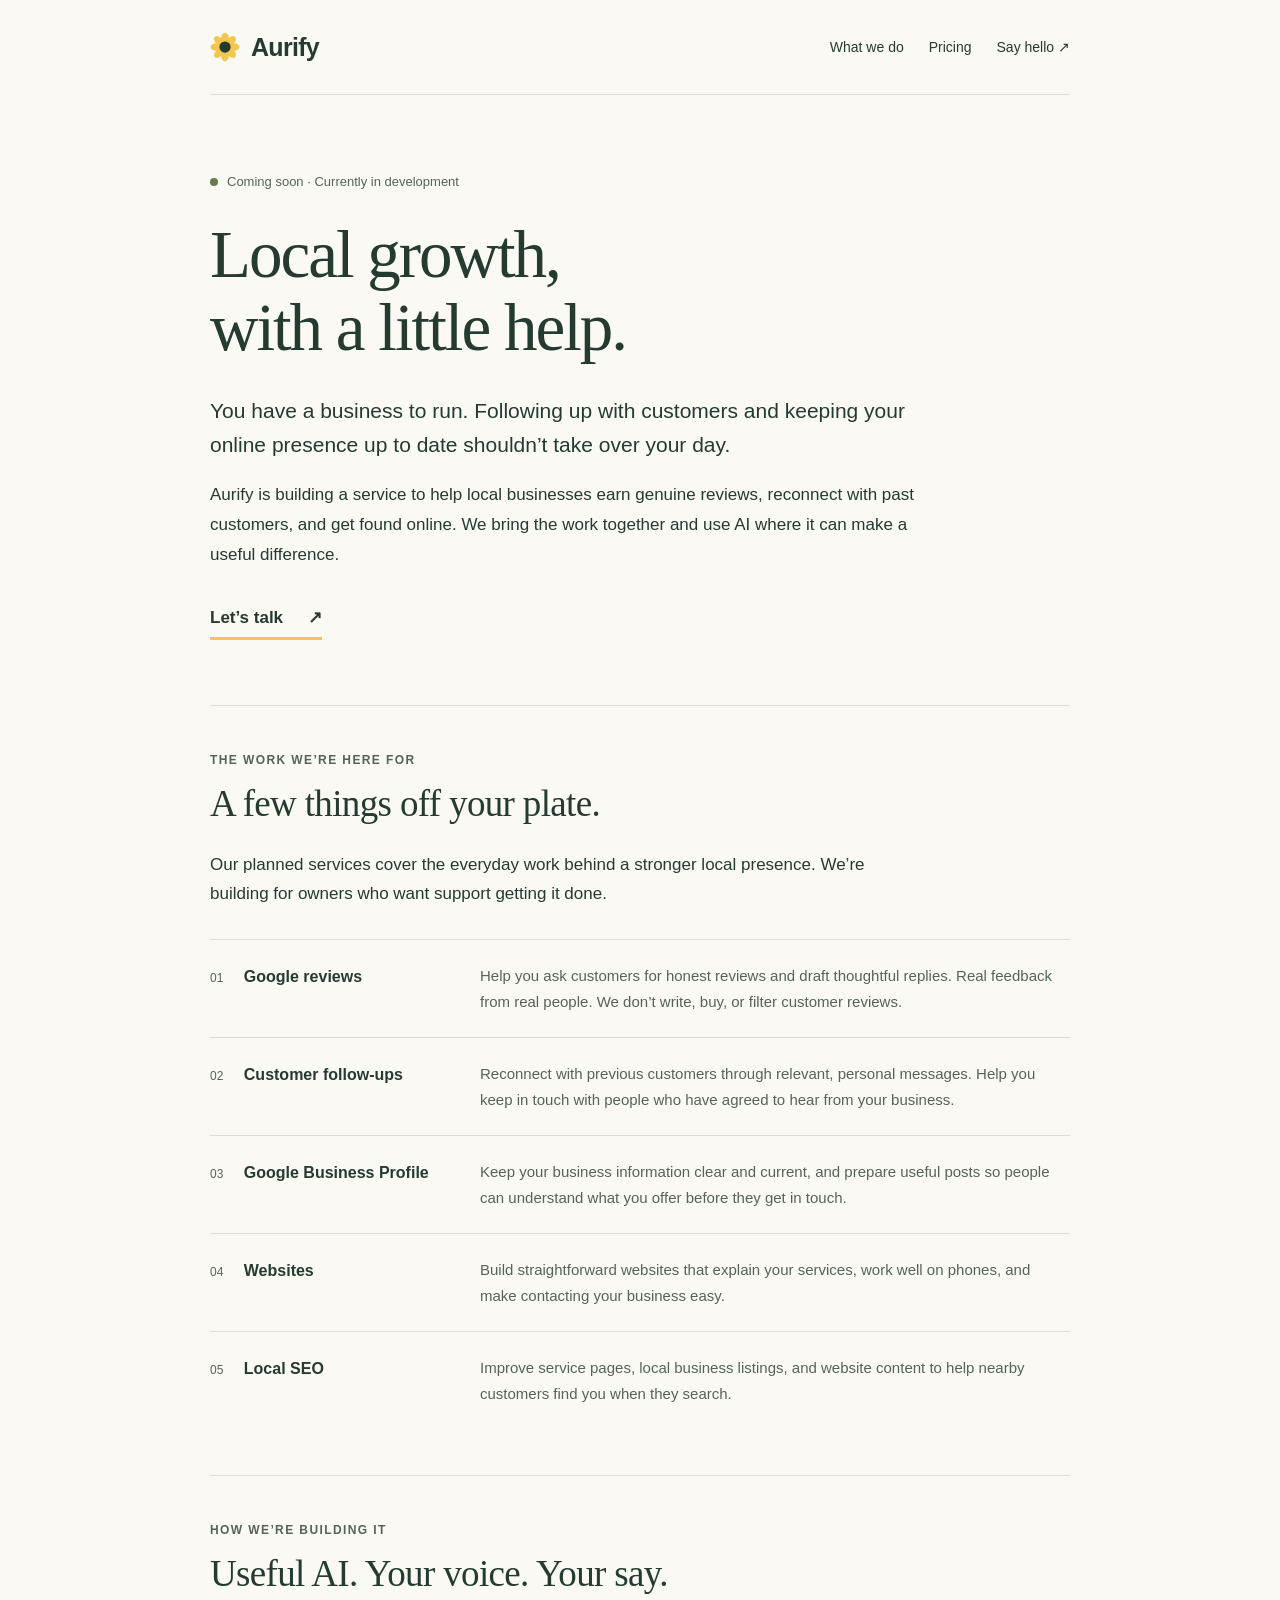
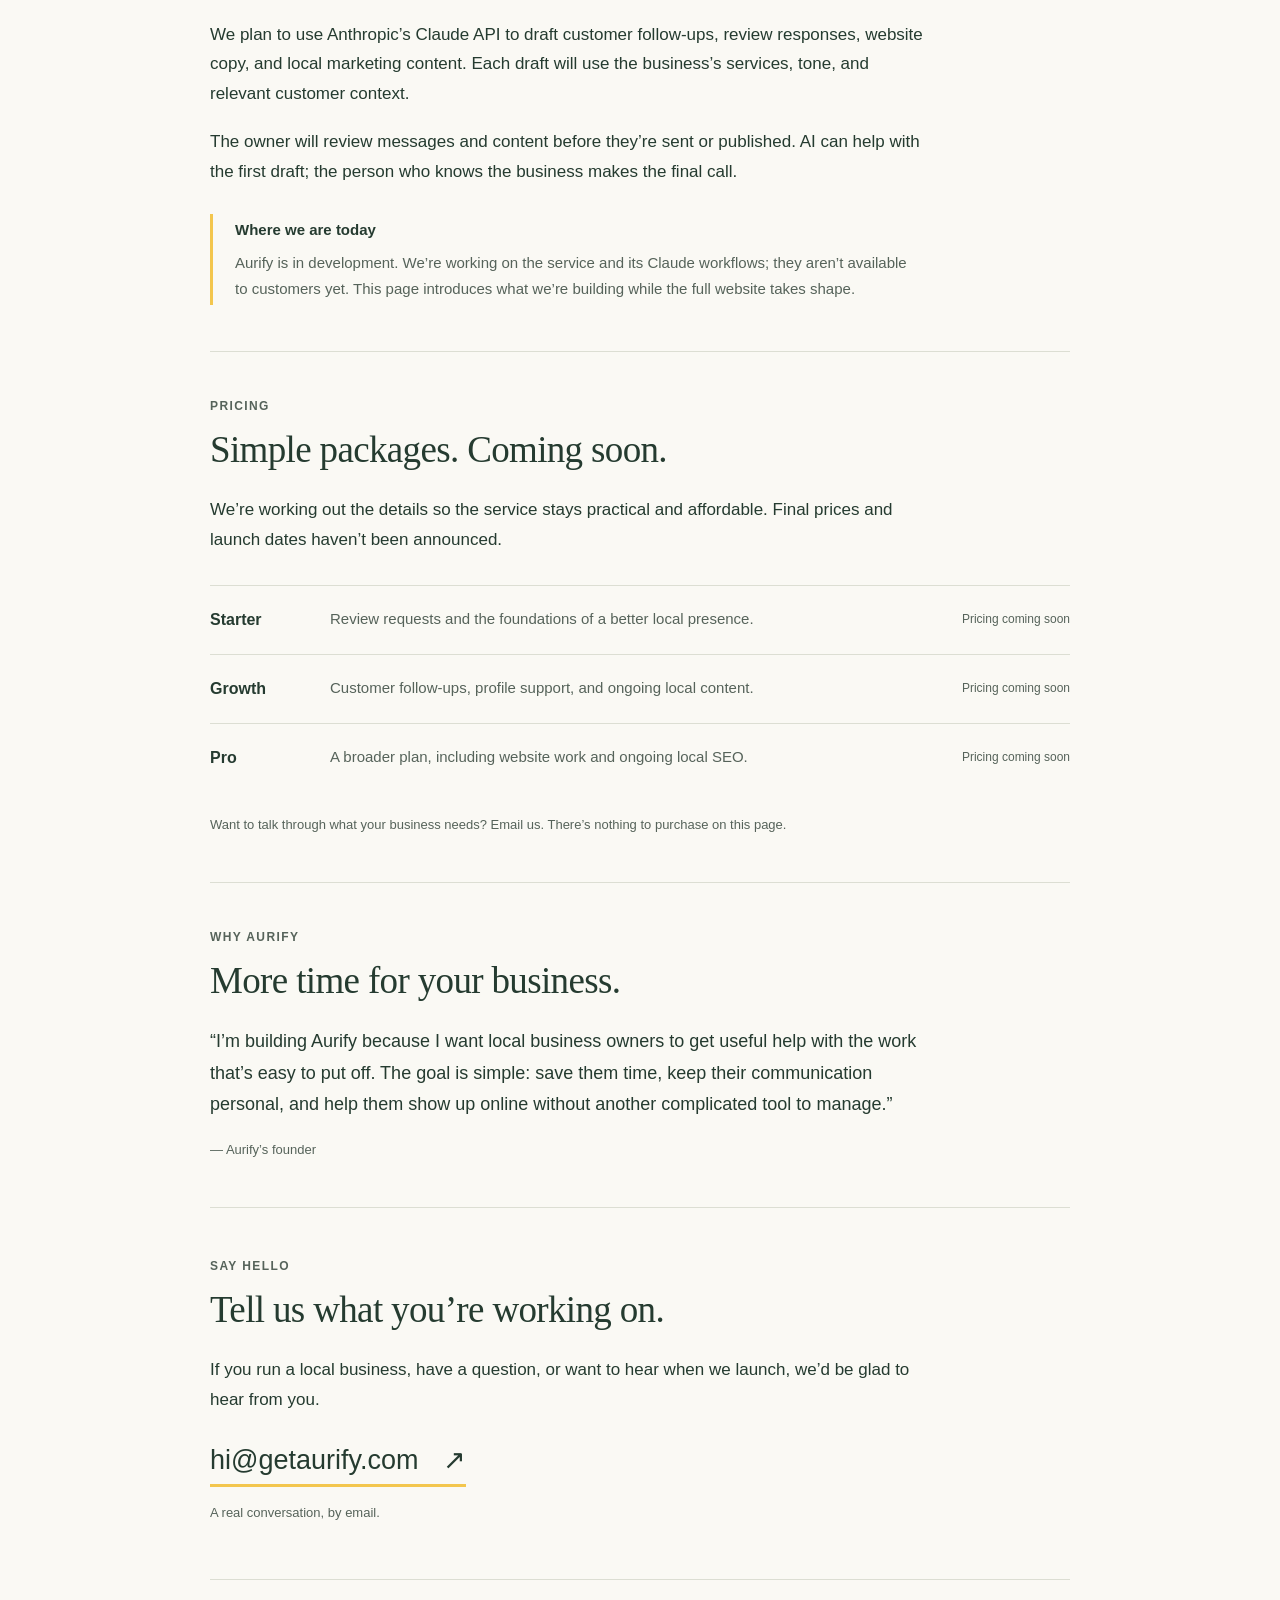
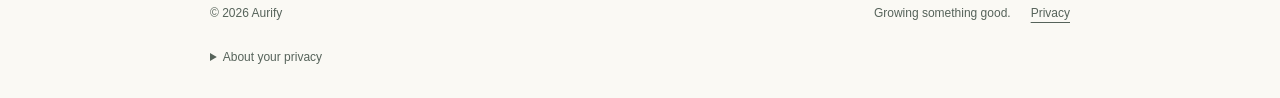
==== index.html @ 0df89927 "Create simple Aurify coming-soon website" ====
<!doctype html>
<html lang="en">
<head>
  <meta charset="utf-8">
  <meta name="viewport" content="width=device-width, initial-scale=1">
  <meta name="theme-color" content="#faf9f4">
  <title>Aurify — Local growth, with a little help.</title>
  <meta name="description" content="Aurify is building a practical service for local businesses: genuine Google reviews, customer follow-ups, Google Business Profile support, websites, and local SEO. Coming soon.">
  <link rel="canonical" href="https://getaurify.com/">
  <meta property="og:type" content="website">
  <meta property="og:title" content="Aurify — Local growth, with a little help.">
  <meta property="og:description" content="Helping local businesses with reviews, customer follow-ups, and getting found online. Our full service is coming soon.">
  <meta property="og:url" content="https://getaurify.com/">
  <meta property="og:site_name" content="Aurify">
  <meta name="twitter:card" content="summary">
  <link rel="icon" href="./sunflower.svg" type="image/svg+xml">
  <link rel="stylesheet" href="./style.css">
  <script type="application/ld+json">
  {"@context":"https://schema.org","@type":"Organization","name":"Aurify","url":"https://getaurify.com/","email":"hi@getaurify.com","description":"Aurify is developing a service to help local businesses with genuine reviews, customer reactivation, Google Business Profile support, websites, and local SEO."}
  </script>
</head>
<body>
  <a class="skip-link" href="#main">Skip to content</a>
  <div class="page">
    <header>
      <a class="brand" href="#" aria-label="Aurify home"><img src="./sunflower.svg" width="30" height="30" alt="">Aurify</a>
      <nav aria-label="Main navigation">
        <a href="#services">What we do</a>
        <a href="#pricing">Pricing</a>
        <a href="#contact">Say hello <span aria-hidden="true">↗</span></a>
      </nav>
    </header>
    <main id="main">
      <section class="intro" aria-labelledby="intro-title">
        <p class="status"><span aria-hidden="true"></span> Coming soon · Currently in development</p>
        <h1 id="intro-title">Local growth,<br>with a little help.</h1>
        <p class="lead">You have a business to run. Following up with customers and keeping your online presence up to date shouldn’t take over your day.</p>
        <p>Aurify is building a service to help local businesses earn genuine reviews, reconnect with past customers, and get found online. We bring the work together and use AI where it can make a useful difference.</p>
        <a class="contact-link" href="mailto:hi@getaurify.com?subject=Hello%20Aurify">Let’s talk <span aria-hidden="true">↗</span></a>
      </section>

      <section class="section" id="services" aria-labelledby="services-title">
        <div class="section-heading"><p class="eyebrow">The work we’re here for</p><h2 id="services-title">A few things off your plate.</h2></div>
        <p>Our planned services cover the everyday work behind a stronger local presence. We’re building for owners who want support getting it done.</p>
        <dl class="services">
          <div><dt><span class="number" aria-hidden="true">01</span> Google reviews</dt><dd>Help you ask customers for honest reviews and draft thoughtful replies. Real feedback from real people. We don’t write, buy, or filter customer reviews.</dd></div>
          <div><dt><span class="number" aria-hidden="true">02</span> Customer follow-ups</dt><dd>Reconnect with previous customers through relevant, personal messages. Help you keep in touch with people who have agreed to hear from your business.</dd></div>
          <div><dt><span class="number" aria-hidden="true">03</span> Google Business Profile</dt><dd>Keep your business information clear and current, and prepare useful posts so people can understand what you offer before they get in touch.</dd></div>
          <div><dt><span class="number" aria-hidden="true">04</span> Websites</dt><dd>Build straightforward websites that explain your services, work well on phones, and make contacting your business easy.</dd></div>
          <div><dt><span class="number" aria-hidden="true">05</span> Local SEO</dt><dd>Improve service pages, local business listings, and website content to help nearby customers find you when they search.</dd></div>
        </dl>
      </section>

      <section class="section" id="approach" aria-labelledby="approach-title">
        <div class="section-heading"><p class="eyebrow">How we’re building it</p><h2 id="approach-title">Useful AI. Your voice. Your say.</h2></div>
        <p>We plan to use Anthropic’s Claude API to draft customer follow-ups, review responses, website copy, and local marketing content. Each draft will use the business’s services, tone, and relevant customer context.</p>
        <p>The owner will review messages and content before they’re sent or published. AI can help with the first draft; the person who knows the business makes the final call.</p>
        <aside class="development-note"><strong>Where we are today</strong><p>Aurify is in development. We’re working on the service and its Claude workflows; they aren’t available to customers yet. This page introduces what we’re building while the full website takes shape.</p></aside>
      </section>

      <section class="section" id="pricing" aria-labelledby="pricing-title">
        <div class="section-heading"><p class="eyebrow">Pricing</p><h2 id="pricing-title">Simple packages. Coming soon.</h2></div>
        <p>We’re working out the details so the service stays practical and affordable. Final prices and launch dates haven’t been announced.</p>
        <dl class="plans">
          <div><dt>Starter</dt><dd>Review requests and the foundations of a better local presence.</dd><dd class="plan-status">Pricing coming soon</dd></div>
          <div><dt>Growth</dt><dd>Customer follow-ups, profile support, and ongoing local content.</dd><dd class="plan-status">Pricing coming soon</dd></div>
          <div><dt>Pro</dt><dd>A broader plan, including website work and ongoing local SEO.</dd><dd class="plan-status">Pricing coming soon</dd></div>
        </dl>
        <p class="small">Want to talk through what your business needs? Email us. There’s nothing to purchase on this page.</p>
      </section>

      <section class="section about" aria-labelledby="about-title">
        <div class="section-heading"><p class="eyebrow">Why Aurify</p><h2 id="about-title">More time for your business.</h2></div>
        <p>“I’m building Aurify because I want local business owners to get useful help with the work that’s easy to put off. The goal is simple: save them time, keep their communication personal, and help them show up online without another complicated tool to manage.”</p>
        <p class="small founder">— Aurify’s founder</p>
      </section>

      <section class="section contact" id="contact" aria-labelledby="contact-title">
        <p class="eyebrow">Say hello</p><h2 id="contact-title">Tell us what you’re working on.</h2>
        <p>If you run a local business, have a question, or want to hear when we launch, we’d be glad to hear from you.</p>
        <a class="email" href="mailto:hi@getaurify.com">hi@getaurify.com <span aria-hidden="true">↗</span></a>
        <p class="small">A real conversation, by email.</p>
      </section>
    </main>
    <footer><p>© 2026 Aurify</p><p>Growing something good.</p><a href="#privacy">Privacy</a></footer>
    <details id="privacy" class="privacy"><summary>About your privacy</summary><p>This page has no contact form, analytics, or tracking cookies. If you email Aurify, we’ll use the details you share to respond to your inquiry. Only share information you’re comfortable sending by email. GitHub Pages hosts this website and may process request information under <a href="https://docs.github.com/en/site-policy/privacy-policies/github-general-privacy-statement">GitHub’s privacy statement</a>.</p></details>
  </div>
</body>
</html>
---- style.css ----
:root { color-scheme: light; --paper: #faf9f4; --ink: #253b30; --muted: #56635a; --line: #dcded3; --yellow: #f3c64d; }
* { box-sizing: border-box; }
html { scroll-padding-top: 28px; }
body { margin: 0; background: var(--paper); color: var(--ink); font-family: -apple-system, BlinkMacSystemFont, "Segoe UI", Arial, sans-serif; font-size: 17px; line-height: 1.75; -webkit-font-smoothing: antialiased; }
.page { width: min(860px, calc(100% - 64px)); margin: 0 auto; }
a { color: inherit; text-underline-offset: 5px; text-decoration-thickness: 1px; }
a:hover { text-decoration: underline; }
a:focus-visible, summary:focus-visible { outline: 2px solid var(--ink); outline-offset: 5px; border-radius: 2px; }
header { display: flex; align-items: center; justify-content: space-between; gap: 24px; padding: 32px 0; border-bottom: 1px solid var(--line); }
.brand { display: inline-flex; align-items: center; gap: 11px; font-weight: 650; font-size: 25px; line-height: 1; letter-spacing: -.7px; text-decoration: none; }
.brand img { display: block; }
nav { display: flex; flex-wrap: wrap; gap: 25px; font-size: 14px; }
nav a { text-decoration: none; }
p { margin: 0 0 18px; }
.intro { padding: 76px 0 65px; max-width: 710px; }
.status { display: flex; align-items: center; gap: 9px; color: var(--muted); font-size: 13px; margin-bottom: 24px; }
.status span { display: inline-block; width: 8px; height: 8px; border-radius: 50%; background: #647b4c; flex: 0 0 auto; }
h1, h2 { font-family: Georgia, "Times New Roman", serif; font-weight: 400; text-wrap: balance; }
h1 { font-size: clamp(43px, 6.8vw, 67px); line-height: 1.1; letter-spacing: -2px; margin: 0 0 29px; }
.lead { font-size: 21px; line-height: 1.6; margin-bottom: 19px; }
.contact-link { display: inline-flex; align-items: center; gap: 25px; margin-top: 8px; padding: 7px 0 5px; font-weight: 600; text-decoration: none; border-bottom: 3px solid var(--yellow); }
.section { padding: 44px 0 46px; border-top: 1px solid var(--line); }
.section > p { max-width: 715px; }
.eyebrow { font-size: 12px; font-weight: 600; letter-spacing: 1.4px; text-transform: uppercase; color: var(--muted); margin-bottom: 11px; }
h2 { margin: 0 0 23px; font-size: clamp(29px, 4.2vw, 37px); line-height: 1.2; letter-spacing: -.65px; }
dl { margin: 30px 0 0; }
.services > div { display: grid; grid-template-columns: 245px minmax(0, 1fr); gap: 25px; padding: 23px 0; border-top: 1px solid var(--line); }
dt { font-weight: 600; font-size: 16px; }
.number { font-weight: 400; color: var(--muted); font-size: 12px; margin-right: 16px; }
dd { margin: 0; color: var(--muted); font-size: 15px; line-height: 1.7; }
.development-note { border-left: 3px solid var(--yellow); padding: 3px 0 3px 22px; margin: 28px 0 0; max-width: 705px; font-size: 15px; }
.development-note strong { font-weight: 600; }
.development-note p { margin: 6px 0 0; color: var(--muted); }
.plans > div { display: grid; grid-template-columns: 100px minmax(0, 1fr) 150px; gap: 20px; padding: 20px 0; border-top: 1px solid var(--line); }
.plan-status { font-size: 12px; padding-top: 3px; text-align: right; }
.small { color: var(--muted); font-size: 13px; line-height: 1.7; }
#pricing > .small { margin: 22px 0 0; }
.about > p:not(.eyebrow):not(.founder) { font-size: 18px; }
.founder { margin-bottom: 0; }
.contact { padding: 48px 0 55px; }
.email { display: inline-flex; gap: 24px; align-items: center; font-size: clamp(21px, 4vw, 27px); text-decoration: none; border-bottom: 3px solid var(--yellow); overflow-wrap: anywhere; margin: 4px 0 15px; }
.contact .small { margin-bottom: 0; }
footer { display: flex; align-items: center; gap: 20px; padding: 23px 0; border-top: 1px solid var(--line); color: var(--muted); font-size: 12px; }
footer p { margin: 0; }
footer p:first-child { margin-right: auto; }
.privacy { color: var(--muted); font-size: 12px; margin-bottom: 30px; max-width: 710px; }
.privacy summary { cursor: pointer; }
.privacy p { margin-top: 12px; }
.skip-link { position: absolute; left: 16px; top: -100px; background: var(--ink); color: var(--paper); padding: 8px 14px; z-index: 2; }
.skip-link:focus { top: 12px; }
::selection { background: #f3c64d70; }
@media (max-width: 650px) {
  .page { width: calc(100% - 40px); }
  header { padding: 25px 0; gap: 16px; }
  .brand { font-size: 23px; gap: 8px; }
  .brand img { width: 26px; height: 26px; }
  nav { gap: 15px; font-size: 12px; }
  .intro { padding: 52px 0 48px; }
  .lead { font-size: 19px; }
  h1 { letter-spacing: -1.5px; }
  body { font-size: 16px; }
  .section { padding: 35px 0; }
  .services > div { grid-template-columns: 1fr; gap: 8px; padding: 20px 0; }
  .services dd { padding-left: 32px; }
  .plans > div { grid-template-columns: 1fr; gap: 6px; padding: 20px 0; }
  .plan-status { text-align: left; }
  .contact { padding-bottom: 42px; }
  footer { gap: 16px; flex-wrap: wrap; }
}
@media (max-width: 370px) { header { align-items: flex-start; flex-direction: column; } nav { gap: 22px; } .status { font-size: 12px; } }
@media print { body { background: white; font-size: 11pt; } .page { width: 100%; } header, .intro, .section { padding: 15px 0; } nav, .skip-link, .privacy { display: none; } h1 { font-size: 30pt; } h2 { font-size: 20pt; } .services > div { break-inside: avoid; } }
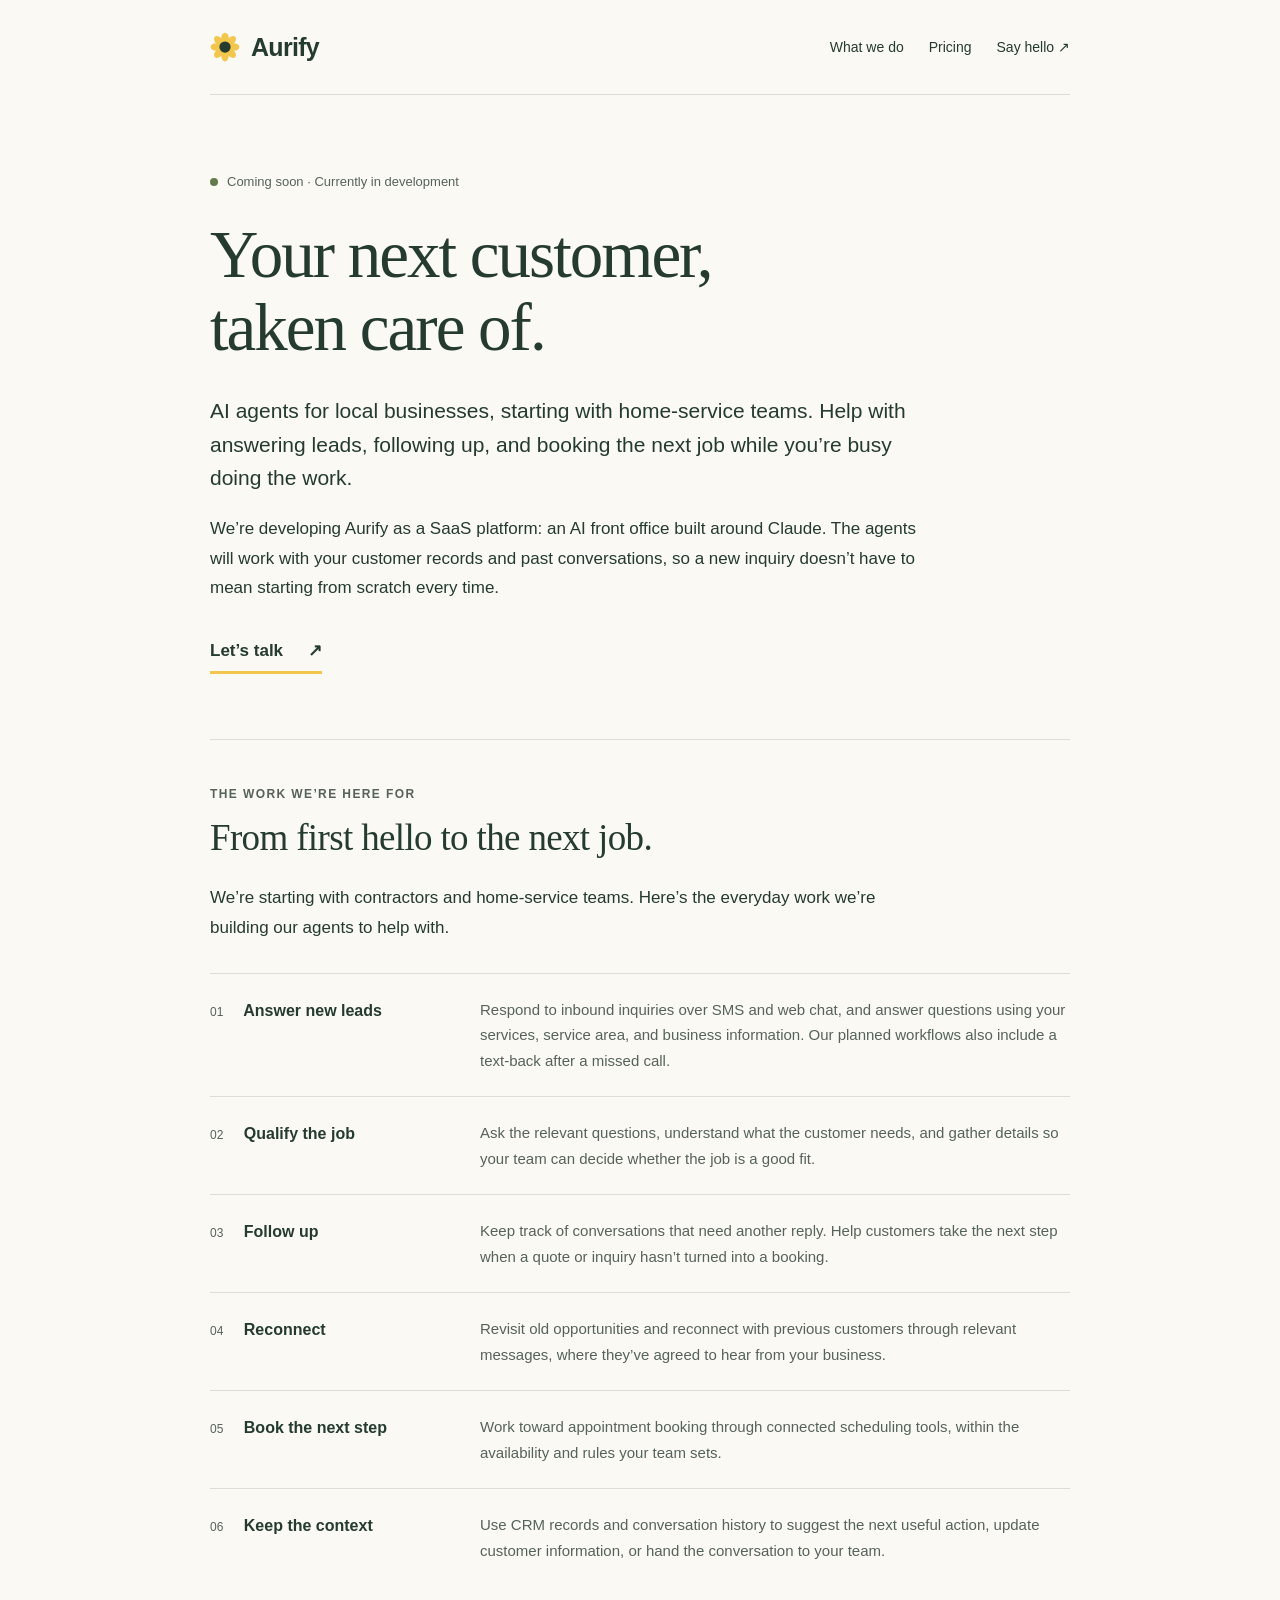
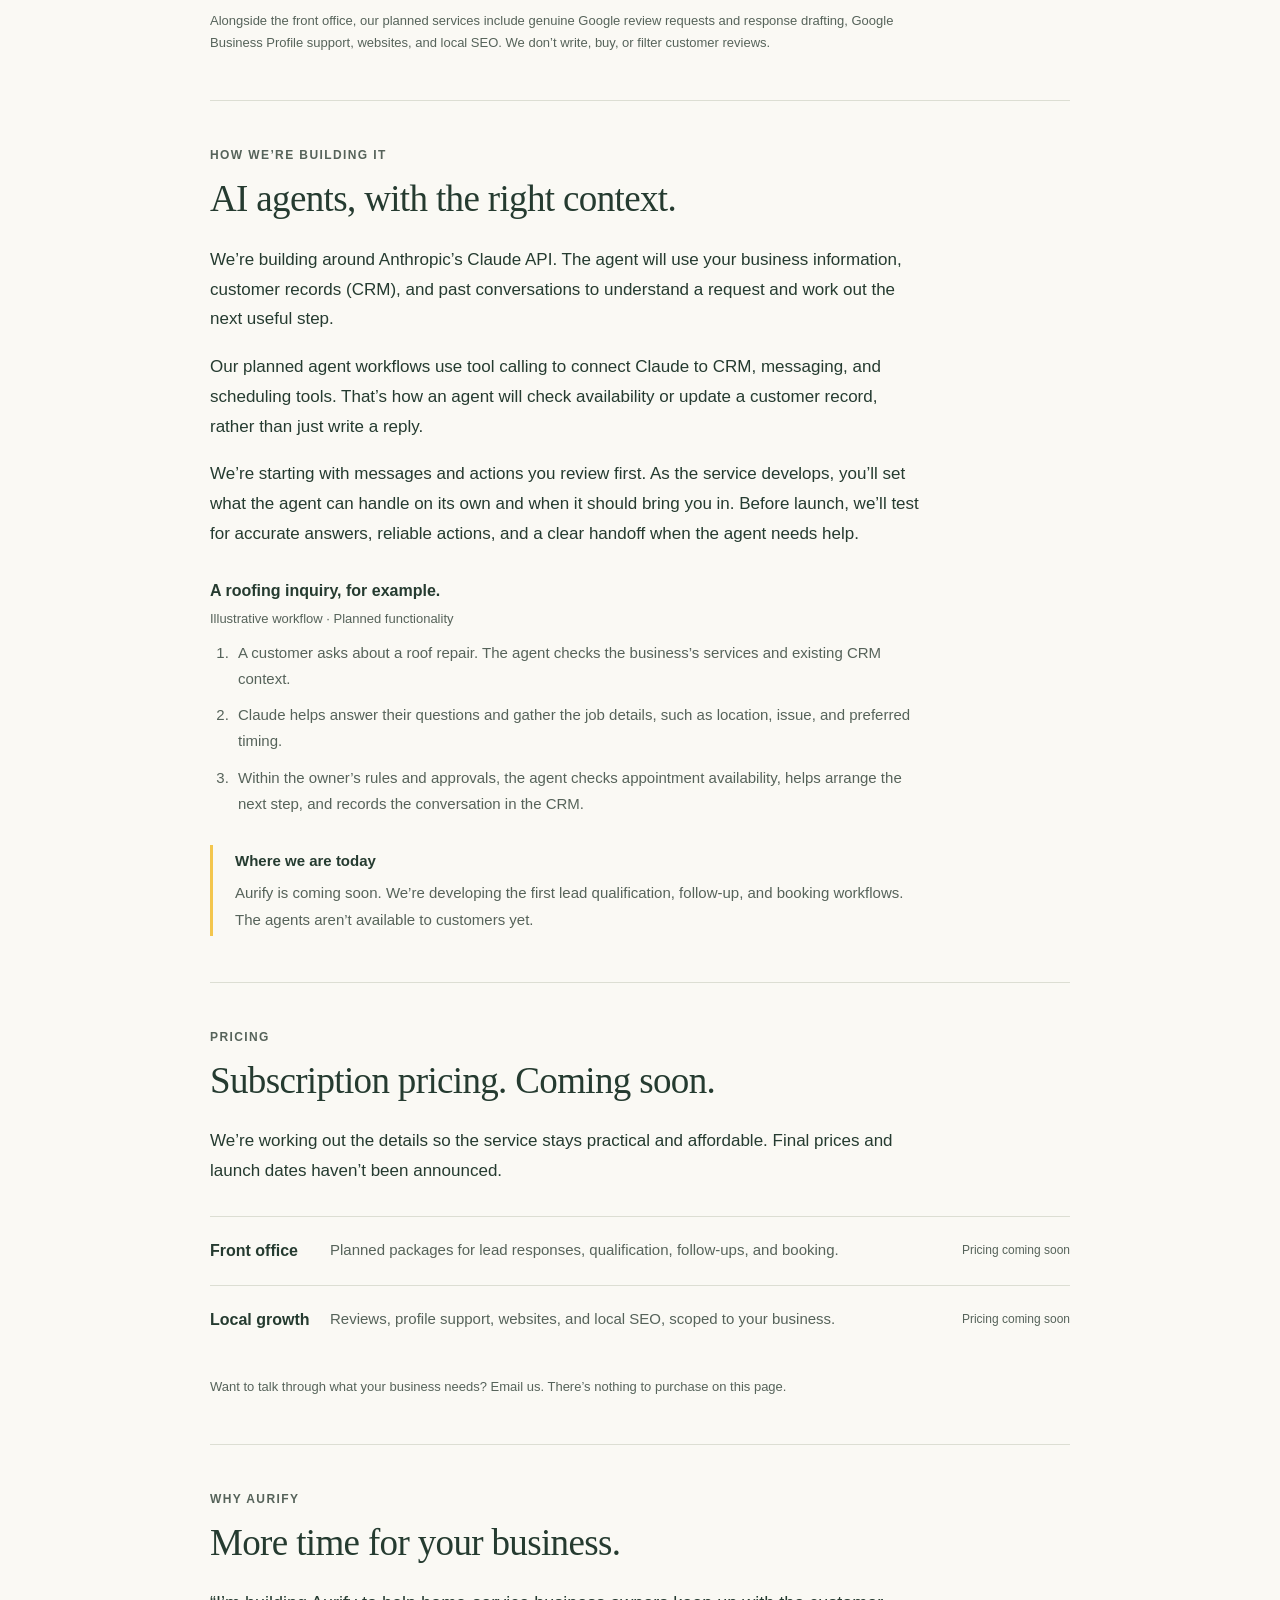
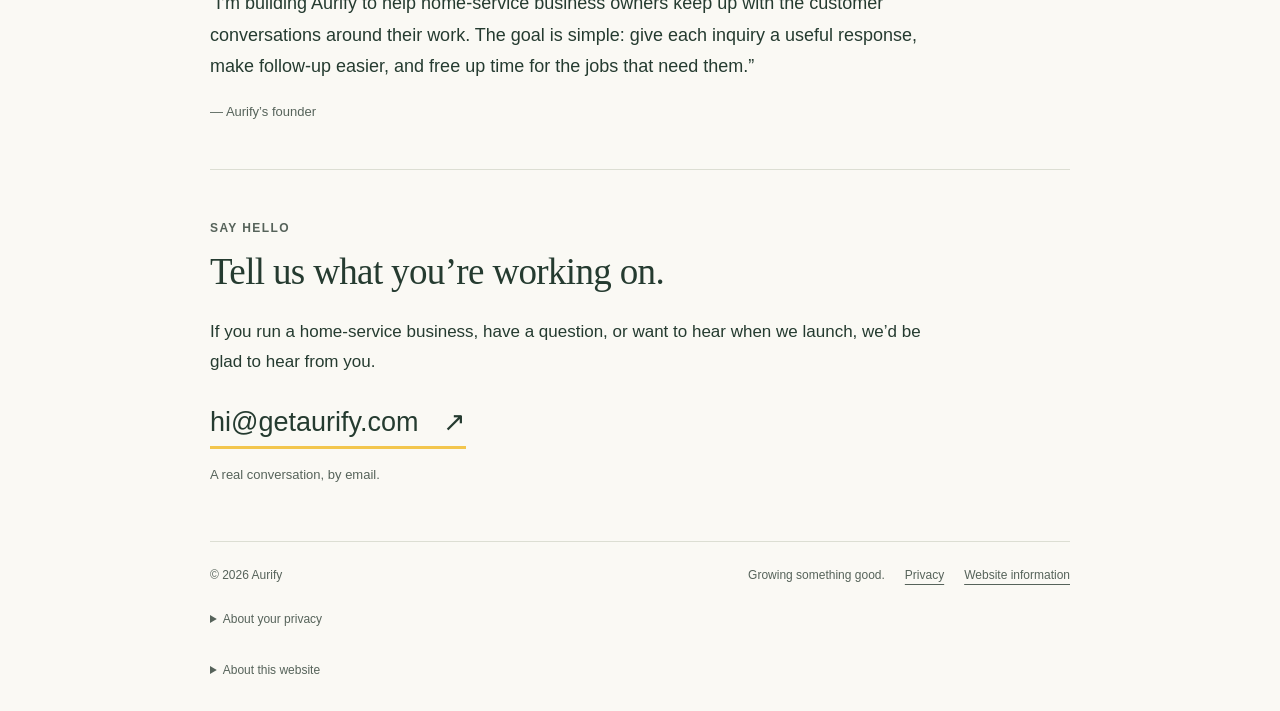
==== commit 1b4a5430: "Position Aurify as a coming-soon SaaS platform for AI agents" ====
--- a/index.html
+++ b/index.html
@@ -4,19 +4,19 @@
   <meta charset="utf-8">
   <meta name="viewport" content="width=device-width, initial-scale=1">
   <meta name="theme-color" content="#faf9f4">
-  <title>Aurify — Local growth, with a little help.</title>
-  <meta name="description" content="Aurify is building a practical service for local businesses: genuine Google reviews, customer follow-ups, Google Business Profile support, websites, and local SEO. Coming soon.">
+  <title>Aurify — AI agents for local businesses.</title>
+  <meta name="description" content="Aurify is developing a SaaS platform with AI agents for local businesses. Claude-based lead qualification, follow-ups, CRM workflows, and booking for home-service teams. Coming soon.">
   <link rel="canonical" href="https://getaurify.com/">
   <meta property="og:type" content="website">
-  <meta property="og:title" content="Aurify — Local growth, with a little help.">
-  <meta property="og:description" content="Helping local businesses with reviews, customer follow-ups, and getting found online. Our full service is coming soon.">
+  <meta property="og:title" content="Aurify — AI agents for local businesses.">
+  <meta property="og:description" content="Lead responses, follow-ups, and booking, built around your business. Claude-powered agents are in development. Coming soon.">
   <meta property="og:url" content="https://getaurify.com/">
   <meta property="og:site_name" content="Aurify">
   <meta name="twitter:card" content="summary">
   <link rel="icon" href="./sunflower.svg" type="image/svg+xml">
   <link rel="stylesheet" href="./style.css">
   <script type="application/ld+json">
-  {"@context":"https://schema.org","@type":"Organization","name":"Aurify","url":"https://getaurify.com/","email":"hi@getaurify.com","description":"Aurify is developing a service to help local businesses with genuine reviews, customer reactivation, Google Business Profile support, websites, and local SEO."}
+  {"@context":"https://schema.org","@type":"Organization","name":"Aurify","url":"https://getaurify.com/","email":"hi@getaurify.com","description":"Aurify is developing a SaaS platform with AI agents for local businesses, starting with home-service teams, using Claude and CRM context to support lead qualification, follow-ups, customer reactivation, and appointment booking."}
   </script>
 </head>
 <body>
@@ -33,57 +33,61 @@
     <main id="main">
       <section class="intro" aria-labelledby="intro-title">
         <p class="status"><span aria-hidden="true"></span> Coming soon · Currently in development</p>
-        <h1 id="intro-title">Local growth,<br>with a little help.</h1>
-        <p class="lead">You have a business to run. Following up with customers and keeping your online presence up to date shouldn’t take over your day.</p>
-        <p>Aurify is building a service to help local businesses earn genuine reviews, reconnect with past customers, and get found online. We bring the work together and use AI where it can make a useful difference.</p>
+        <h1 id="intro-title">Your next customer,<br>taken care of.</h1>
+        <p class="lead">AI agents for local businesses, starting with home-service teams. Help with answering leads, following up, and booking the next job while you’re busy doing the work.</p>
+        <p>We’re developing Aurify as a SaaS platform: an AI front office built around Claude. The agents will work with your customer records and past conversations, so a new inquiry doesn’t have to mean starting from scratch every time.</p>
         <a class="contact-link" href="mailto:hi@getaurify.com?subject=Hello%20Aurify">Let’s talk <span aria-hidden="true">↗</span></a>
       </section>
 
       <section class="section" id="services" aria-labelledby="services-title">
-        <div class="section-heading"><p class="eyebrow">The work we’re here for</p><h2 id="services-title">A few things off your plate.</h2></div>
-        <p>Our planned services cover the everyday work behind a stronger local presence. We’re building for owners who want support getting it done.</p>
+        <div class="section-heading"><p class="eyebrow">The work we’re here for</p><h2 id="services-title">From first hello to the next job.</h2></div>
+        <p>We’re starting with contractors and home-service teams. Here’s the everyday work we’re building our agents to help with.</p>
         <dl class="services">
-          <div><dt><span class="number" aria-hidden="true">01</span> Google reviews</dt><dd>Help you ask customers for honest reviews and draft thoughtful replies. Real feedback from real people. We don’t write, buy, or filter customer reviews.</dd></div>
-          <div><dt><span class="number" aria-hidden="true">02</span> Customer follow-ups</dt><dd>Reconnect with previous customers through relevant, personal messages. Help you keep in touch with people who have agreed to hear from your business.</dd></div>
-          <div><dt><span class="number" aria-hidden="true">03</span> Google Business Profile</dt><dd>Keep your business information clear and current, and prepare useful posts so people can understand what you offer before they get in touch.</dd></div>
-          <div><dt><span class="number" aria-hidden="true">04</span> Websites</dt><dd>Build straightforward websites that explain your services, work well on phones, and make contacting your business easy.</dd></div>
-          <div><dt><span class="number" aria-hidden="true">05</span> Local SEO</dt><dd>Improve service pages, local business listings, and website content to help nearby customers find you when they search.</dd></div>
+          <div><dt><span class="number" aria-hidden="true">01</span> Answer new leads</dt><dd>Respond to inbound inquiries over SMS and web chat, and answer questions using your services, service area, and business information. Our planned workflows also include a text-back after a missed call.</dd></div>
+          <div><dt><span class="number" aria-hidden="true">02</span> Qualify the job</dt><dd>Ask the relevant questions, understand what the customer needs, and gather details so your team can decide whether the job is a good fit.</dd></div>
+          <div><dt><span class="number" aria-hidden="true">03</span> Follow up</dt><dd>Keep track of conversations that need another reply. Help customers take the next step when a quote or inquiry hasn’t turned into a booking.</dd></div>
+          <div><dt><span class="number" aria-hidden="true">04</span> Reconnect</dt><dd>Revisit old opportunities and reconnect with previous customers through relevant messages, where they’ve agreed to hear from your business.</dd></div>
+          <div><dt><span class="number" aria-hidden="true">05</span> Book the next step</dt><dd>Work toward appointment booking through connected scheduling tools, within the availability and rules your team sets.</dd></div>
+          <div><dt><span class="number" aria-hidden="true">06</span> Keep the context</dt><dd>Use CRM records and conversation history to suggest the next useful action, update customer information, or hand the conversation to your team.</dd></div>
         </dl>
+        <p class="small supporting-services">Alongside the front office, our planned services include genuine Google review requests and response drafting, Google Business Profile support, websites, and local SEO. We don’t write, buy, or filter customer reviews.</p>
       </section>
 
       <section class="section" id="approach" aria-labelledby="approach-title">
-        <div class="section-heading"><p class="eyebrow">How we’re building it</p><h2 id="approach-title">Useful AI. Your voice. Your say.</h2></div>
-        <p>We plan to use Anthropic’s Claude API to draft customer follow-ups, review responses, website copy, and local marketing content. Each draft will use the business’s services, tone, and relevant customer context.</p>
-        <p>The owner will review messages and content before they’re sent or published. AI can help with the first draft; the person who knows the business makes the final call.</p>
-        <aside class="development-note"><strong>Where we are today</strong><p>Aurify is in development. We’re working on the service and its Claude workflows; they aren’t available to customers yet. This page introduces what we’re building while the full website takes shape.</p></aside>
+        <div class="section-heading"><p class="eyebrow">How we’re building it</p><h2 id="approach-title">AI agents, with the right context.</h2></div>
+        <p>We’re building around Anthropic’s Claude API. The agent will use your business information, customer records (CRM), and past conversations to understand a request and work out the next useful step.</p>
+        <p>Our planned agent workflows use tool calling to connect Claude to CRM, messaging, and scheduling tools. That’s how an agent will check availability or update a customer record, rather than just write a reply.</p>
+        <p>We’re starting with messages and actions you review first. As the service develops, you’ll set what the agent can handle on its own and when it should bring you in. Before launch, we’ll test for accurate answers, reliable actions, and a clear handoff when the agent needs help.</p>
+        <div class="workflow-example"><h3>A roofing inquiry, for example.</h3><p class="small">Illustrative workflow · Planned functionality</p><ol><li>A customer asks about a roof repair. The agent checks the business’s services and existing CRM context.</li><li>Claude helps answer their questions and gather the job details, such as location, issue, and preferred timing.</li><li>Within the owner’s rules and approvals, the agent checks appointment availability, helps arrange the next step, and records the conversation in the CRM.</li></ol></div>
+        <aside class="development-note"><strong>Where we are today</strong><p>Aurify is coming soon. We’re developing the first lead qualification, follow-up, and booking workflows. The agents aren’t available to customers yet.</p></aside>
       </section>
 
       <section class="section" id="pricing" aria-labelledby="pricing-title">
-        <div class="section-heading"><p class="eyebrow">Pricing</p><h2 id="pricing-title">Simple packages. Coming soon.</h2></div>
+        <div class="section-heading"><p class="eyebrow">Pricing</p><h2 id="pricing-title">Subscription pricing. Coming soon.</h2></div>
         <p>We’re working out the details so the service stays practical and affordable. Final prices and launch dates haven’t been announced.</p>
         <dl class="plans">
-          <div><dt>Starter</dt><dd>Review requests and the foundations of a better local presence.</dd><dd class="plan-status">Pricing coming soon</dd></div>
-          <div><dt>Growth</dt><dd>Customer follow-ups, profile support, and ongoing local content.</dd><dd class="plan-status">Pricing coming soon</dd></div>
-          <div><dt>Pro</dt><dd>A broader plan, including website work and ongoing local SEO.</dd><dd class="plan-status">Pricing coming soon</dd></div>
+          <div><dt>Front office</dt><dd>Planned packages for lead responses, qualification, follow-ups, and booking.</dd><dd class="plan-status">Pricing coming soon</dd></div>
+          <div><dt>Local growth</dt><dd>Reviews, profile support, websites, and local SEO, scoped to your business.</dd><dd class="plan-status">Pricing coming soon</dd></div>
         </dl>
         <p class="small">Want to talk through what your business needs? Email us. There’s nothing to purchase on this page.</p>
       </section>
 
       <section class="section about" aria-labelledby="about-title">
         <div class="section-heading"><p class="eyebrow">Why Aurify</p><h2 id="about-title">More time for your business.</h2></div>
-        <p>“I’m building Aurify because I want local business owners to get useful help with the work that’s easy to put off. The goal is simple: save them time, keep their communication personal, and help them show up online without another complicated tool to manage.”</p>
+        <p>“I’m building Aurify to help home-service business owners keep up with the customer conversations around their work. The goal is simple: give each inquiry a useful response, make follow-up easier, and free up time for the jobs that need them.”</p>
         <p class="small founder">— Aurify’s founder</p>
       </section>
 
       <section class="section contact" id="contact" aria-labelledby="contact-title">
         <p class="eyebrow">Say hello</p><h2 id="contact-title">Tell us what you’re working on.</h2>
-        <p>If you run a local business, have a question, or want to hear when we launch, we’d be glad to hear from you.</p>
+        <p>If you run a home-service business, have a question, or want to hear when we launch, we’d be glad to hear from you.</p>
         <a class="email" href="mailto:hi@getaurify.com">hi@getaurify.com <span aria-hidden="true">↗</span></a>
         <p class="small">A real conversation, by email.</p>
       </section>
     </main>
-    <footer><p>© 2026 Aurify</p><p>Growing something good.</p><a href="#privacy">Privacy</a></footer>
+    <footer><p>© 2026 Aurify</p><p>Growing something good.</p><a href="#privacy">Privacy</a><a href="#website-info">Website information</a></footer>
     <details id="privacy" class="privacy"><summary>About your privacy</summary><p>This page has no contact form, analytics, or tracking cookies. If you email Aurify, we’ll use the details you share to respond to your inquiry. Only share information you’re comfortable sending by email. GitHub Pages hosts this website and may process request information under <a href="https://docs.github.com/en/site-policy/privacy-policies/github-general-privacy-statement">GitHub’s privacy statement</a>.</p></details>
+    <details id="website-info" class="privacy"><summary>About this website</summary><p>This website introduces Aurify’s planned product and services. It doesn’t provide access to the agents, accept payments, or create bookings. Features, packages, and availability are still being developed. For current information, contact <a href="mailto:hi@getaurify.com">hi@getaurify.com</a>.</p></details>
   </div>
 </body>
 </html>
--- a/style.css
+++ b/style.css
@@ -1,6 +1,6 @@
 :root { color-scheme: light; --paper: #faf9f4; --ink: #253b30; --muted: #56635a; --line: #dcded3; --yellow: #f3c64d; }
 * { box-sizing: border-box; }
-html { scroll-padding-top: 28px; }
+html { scroll-padding-top: 28px; scroll-behavior: smooth; }
 body { margin: 0; background: var(--paper); color: var(--ink); font-family: -apple-system, BlinkMacSystemFont, "Segoe UI", Arial, sans-serif; font-size: 17px; line-height: 1.75; -webkit-font-smoothing: antialiased; }
 .page { width: min(860px, calc(100% - 64px)); margin: 0 auto; }
 a { color: inherit; text-underline-offset: 5px; text-decoration-thickness: 1px; }
@@ -8,11 +8,13 @@
 a:focus-visible, summary:focus-visible { outline: 2px solid var(--ink); outline-offset: 5px; border-radius: 2px; }
 header { display: flex; align-items: center; justify-content: space-between; gap: 24px; padding: 32px 0; border-bottom: 1px solid var(--line); }
 .brand { display: inline-flex; align-items: center; gap: 11px; font-weight: 650; font-size: 25px; line-height: 1; letter-spacing: -.7px; text-decoration: none; }
-.brand img { display: block; }
+.brand img { display: block; transition: transform 180ms ease; }
+.brand:hover img { transform: rotate(-10deg); }
 nav { display: flex; flex-wrap: wrap; gap: 25px; font-size: 14px; }
 nav a { text-decoration: none; }
 p { margin: 0 0 18px; }
-.intro { padding: 76px 0 65px; max-width: 710px; }
+.intro { padding: 76px 0 65px; max-width: 710px; animation: arrive 420ms ease-out both; }
+@keyframes arrive { from { opacity: .55; transform: translateY(6px); } to { opacity: 1; transform: translateY(0); } }
 .status { display: flex; align-items: center; gap: 9px; color: var(--muted); font-size: 13px; margin-bottom: 24px; }
 .status span { display: inline-block; width: 8px; height: 8px; border-radius: 50%; background: #647b4c; flex: 0 0 auto; }
 h1, h2 { font-family: Georgia, "Times New Roman", serif; font-weight: 400; text-wrap: balance; }
@@ -25,12 +27,18 @@
 h2 { margin: 0 0 23px; font-size: clamp(29px, 4.2vw, 37px); line-height: 1.2; letter-spacing: -.65px; }
 dl { margin: 30px 0 0; }
 .services > div { display: grid; grid-template-columns: 245px minmax(0, 1fr); gap: 25px; padding: 23px 0; border-top: 1px solid var(--line); }
+.supporting-services { margin: 24px 0 0; }
 dt { font-weight: 600; font-size: 16px; }
 .number { font-weight: 400; color: var(--muted); font-size: 12px; margin-right: 16px; }
 dd { margin: 0; color: var(--muted); font-size: 15px; line-height: 1.7; }
 .development-note { border-left: 3px solid var(--yellow); padding: 3px 0 3px 22px; margin: 28px 0 0; max-width: 705px; font-size: 15px; }
 .development-note strong { font-weight: 600; }
 .development-note p { margin: 6px 0 0; color: var(--muted); }
+.workflow-example { margin: 28px 0 0; max-width: 715px; }
+.workflow-example h3 { font-size: 16px; font-weight: 600; margin: 0 0 3px; }
+.workflow-example .small { margin-bottom: 10px; }
+.workflow-example ol { margin: 0; padding-left: 23px; font-size: 15px; color: var(--muted); }
+.workflow-example li { padding-left: 5px; margin-bottom: 10px; }
 .plans > div { display: grid; grid-template-columns: 100px minmax(0, 1fr) 150px; gap: 20px; padding: 20px 0; border-top: 1px solid var(--line); }
 .plan-status { font-size: 12px; padding-top: 3px; text-align: right; }
 .small { color: var(--muted); font-size: 13px; line-height: 1.7; }
@@ -68,4 +76,5 @@
   footer { gap: 16px; flex-wrap: wrap; }
 }
 @media (max-width: 370px) { header { align-items: flex-start; flex-direction: column; } nav { gap: 22px; } .status { font-size: 12px; } }
+@media (prefers-reduced-motion: reduce) { html { scroll-behavior: auto; } .intro { animation: none; } .brand img { transition: none; } .brand:hover img { transform: none; } }
 @media print { body { background: white; font-size: 11pt; } .page { width: 100%; } header, .intro, .section { padding: 15px 0; } nav, .skip-link, .privacy { display: none; } h1 { font-size: 30pt; } h2 { font-size: 20pt; } .services > div { break-inside: avoid; } }
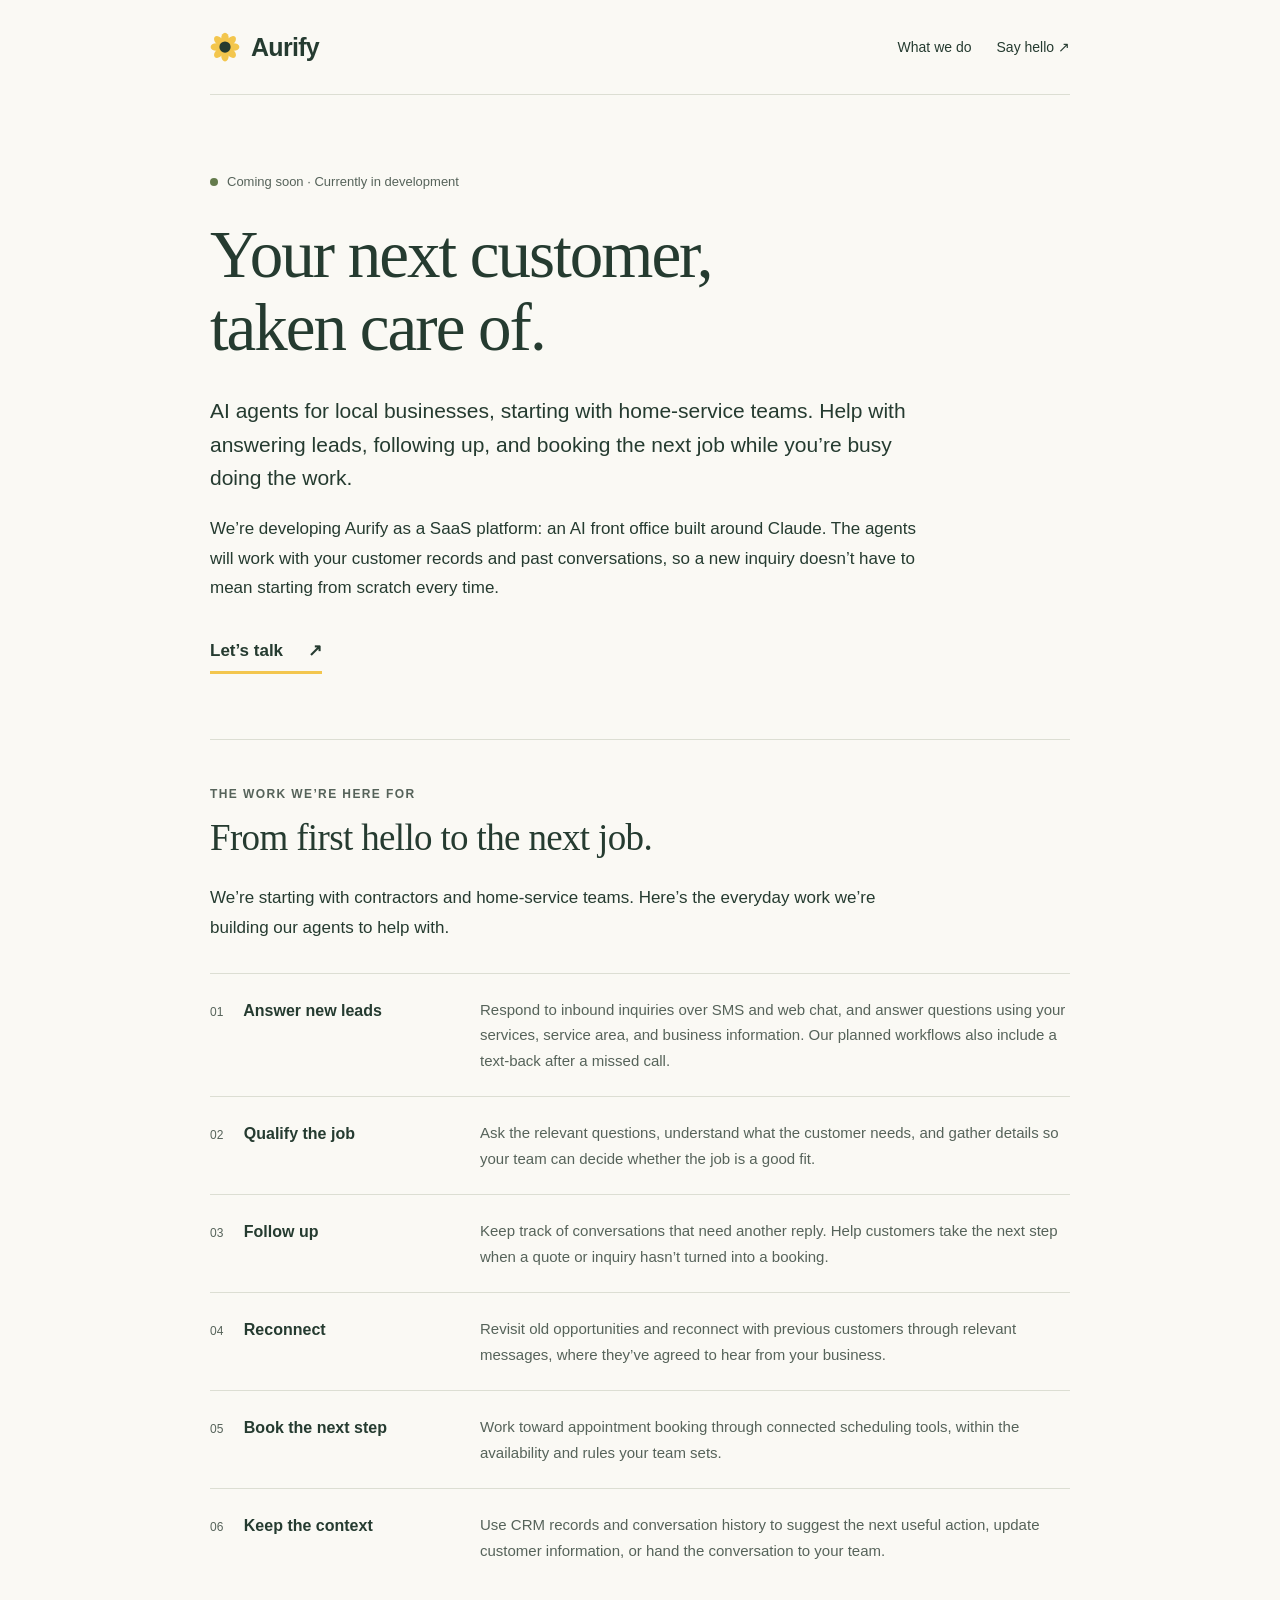
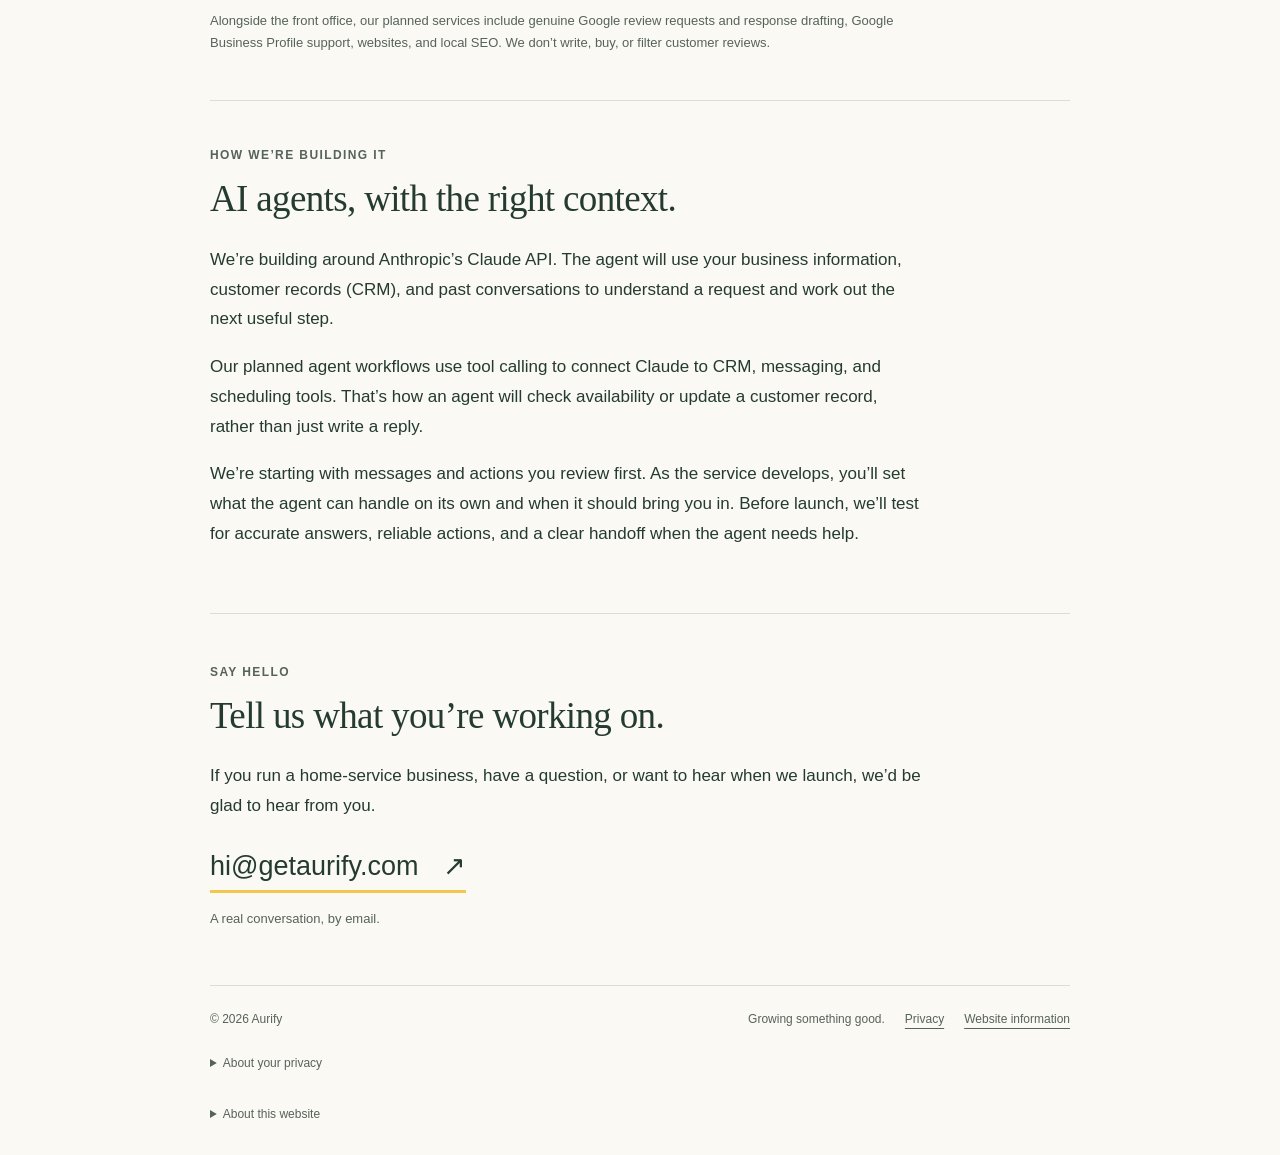
==== commit 0a0d6d55: "Shorten landing page by removing example, pricing, and founder sections" ====
--- a/index.html
+++ b/index.html
@@ -26,7 +26,6 @@
       <a class="brand" href="#" aria-label="Aurify home"><img src="./sunflower.svg" width="30" height="30" alt="">Aurify</a>
       <nav aria-label="Main navigation">
         <a href="#services">What we do</a>
-        <a href="#pricing">Pricing</a>
         <a href="#contact">Say hello <span aria-hidden="true">↗</span></a>
       </nav>
     </header>
@@ -58,24 +57,6 @@
         <p>We’re building around Anthropic’s Claude API. The agent will use your business information, customer records (CRM), and past conversations to understand a request and work out the next useful step.</p>
         <p>Our planned agent workflows use tool calling to connect Claude to CRM, messaging, and scheduling tools. That’s how an agent will check availability or update a customer record, rather than just write a reply.</p>
         <p>We’re starting with messages and actions you review first. As the service develops, you’ll set what the agent can handle on its own and when it should bring you in. Before launch, we’ll test for accurate answers, reliable actions, and a clear handoff when the agent needs help.</p>
-        <div class="workflow-example"><h3>A roofing inquiry, for example.</h3><p class="small">Illustrative workflow · Planned functionality</p><ol><li>A customer asks about a roof repair. The agent checks the business’s services and existing CRM context.</li><li>Claude helps answer their questions and gather the job details, such as location, issue, and preferred timing.</li><li>Within the owner’s rules and approvals, the agent checks appointment availability, helps arrange the next step, and records the conversation in the CRM.</li></ol></div>
-        <aside class="development-note"><strong>Where we are today</strong><p>Aurify is coming soon. We’re developing the first lead qualification, follow-up, and booking workflows. The agents aren’t available to customers yet.</p></aside>
-      </section>
-
-      <section class="section" id="pricing" aria-labelledby="pricing-title">
-        <div class="section-heading"><p class="eyebrow">Pricing</p><h2 id="pricing-title">Subscription pricing. Coming soon.</h2></div>
-        <p>We’re working out the details so the service stays practical and affordable. Final prices and launch dates haven’t been announced.</p>
-        <dl class="plans">
-          <div><dt>Front office</dt><dd>Planned packages for lead responses, qualification, follow-ups, and booking.</dd><dd class="plan-status">Pricing coming soon</dd></div>
-          <div><dt>Local growth</dt><dd>Reviews, profile support, websites, and local SEO, scoped to your business.</dd><dd class="plan-status">Pricing coming soon</dd></div>
-        </dl>
-        <p class="small">Want to talk through what your business needs? Email us. There’s nothing to purchase on this page.</p>
-      </section>
-
-      <section class="section about" aria-labelledby="about-title">
-        <div class="section-heading"><p class="eyebrow">Why Aurify</p><h2 id="about-title">More time for your business.</h2></div>
-        <p>“I’m building Aurify to help home-service business owners keep up with the customer conversations around their work. The goal is simple: give each inquiry a useful response, make follow-up easier, and free up time for the jobs that need them.”</p>
-        <p class="small founder">— Aurify’s founder</p>
       </section>
 
       <section class="section contact" id="contact" aria-labelledby="contact-title">
--- a/style.css
+++ b/style.css
@@ -31,20 +31,7 @@
 dt { font-weight: 600; font-size: 16px; }
 .number { font-weight: 400; color: var(--muted); font-size: 12px; margin-right: 16px; }
 dd { margin: 0; color: var(--muted); font-size: 15px; line-height: 1.7; }
-.development-note { border-left: 3px solid var(--yellow); padding: 3px 0 3px 22px; margin: 28px 0 0; max-width: 705px; font-size: 15px; }
-.development-note strong { font-weight: 600; }
-.development-note p { margin: 6px 0 0; color: var(--muted); }
-.workflow-example { margin: 28px 0 0; max-width: 715px; }
-.workflow-example h3 { font-size: 16px; font-weight: 600; margin: 0 0 3px; }
-.workflow-example .small { margin-bottom: 10px; }
-.workflow-example ol { margin: 0; padding-left: 23px; font-size: 15px; color: var(--muted); }
-.workflow-example li { padding-left: 5px; margin-bottom: 10px; }
-.plans > div { display: grid; grid-template-columns: 100px minmax(0, 1fr) 150px; gap: 20px; padding: 20px 0; border-top: 1px solid var(--line); }
-.plan-status { font-size: 12px; padding-top: 3px; text-align: right; }
 .small { color: var(--muted); font-size: 13px; line-height: 1.7; }
-#pricing > .small { margin: 22px 0 0; }
-.about > p:not(.eyebrow):not(.founder) { font-size: 18px; }
-.founder { margin-bottom: 0; }
 .contact { padding: 48px 0 55px; }
 .email { display: inline-flex; gap: 24px; align-items: center; font-size: clamp(21px, 4vw, 27px); text-decoration: none; border-bottom: 3px solid var(--yellow); overflow-wrap: anywhere; margin: 4px 0 15px; }
 .contact .small { margin-bottom: 0; }
@@ -70,8 +57,6 @@
   .section { padding: 35px 0; }
   .services > div { grid-template-columns: 1fr; gap: 8px; padding: 20px 0; }
   .services dd { padding-left: 32px; }
-  .plans > div { grid-template-columns: 1fr; gap: 6px; padding: 20px 0; }
-  .plan-status { text-align: left; }
   .contact { padding-bottom: 42px; }
   footer { gap: 16px; flex-wrap: wrap; }
 }
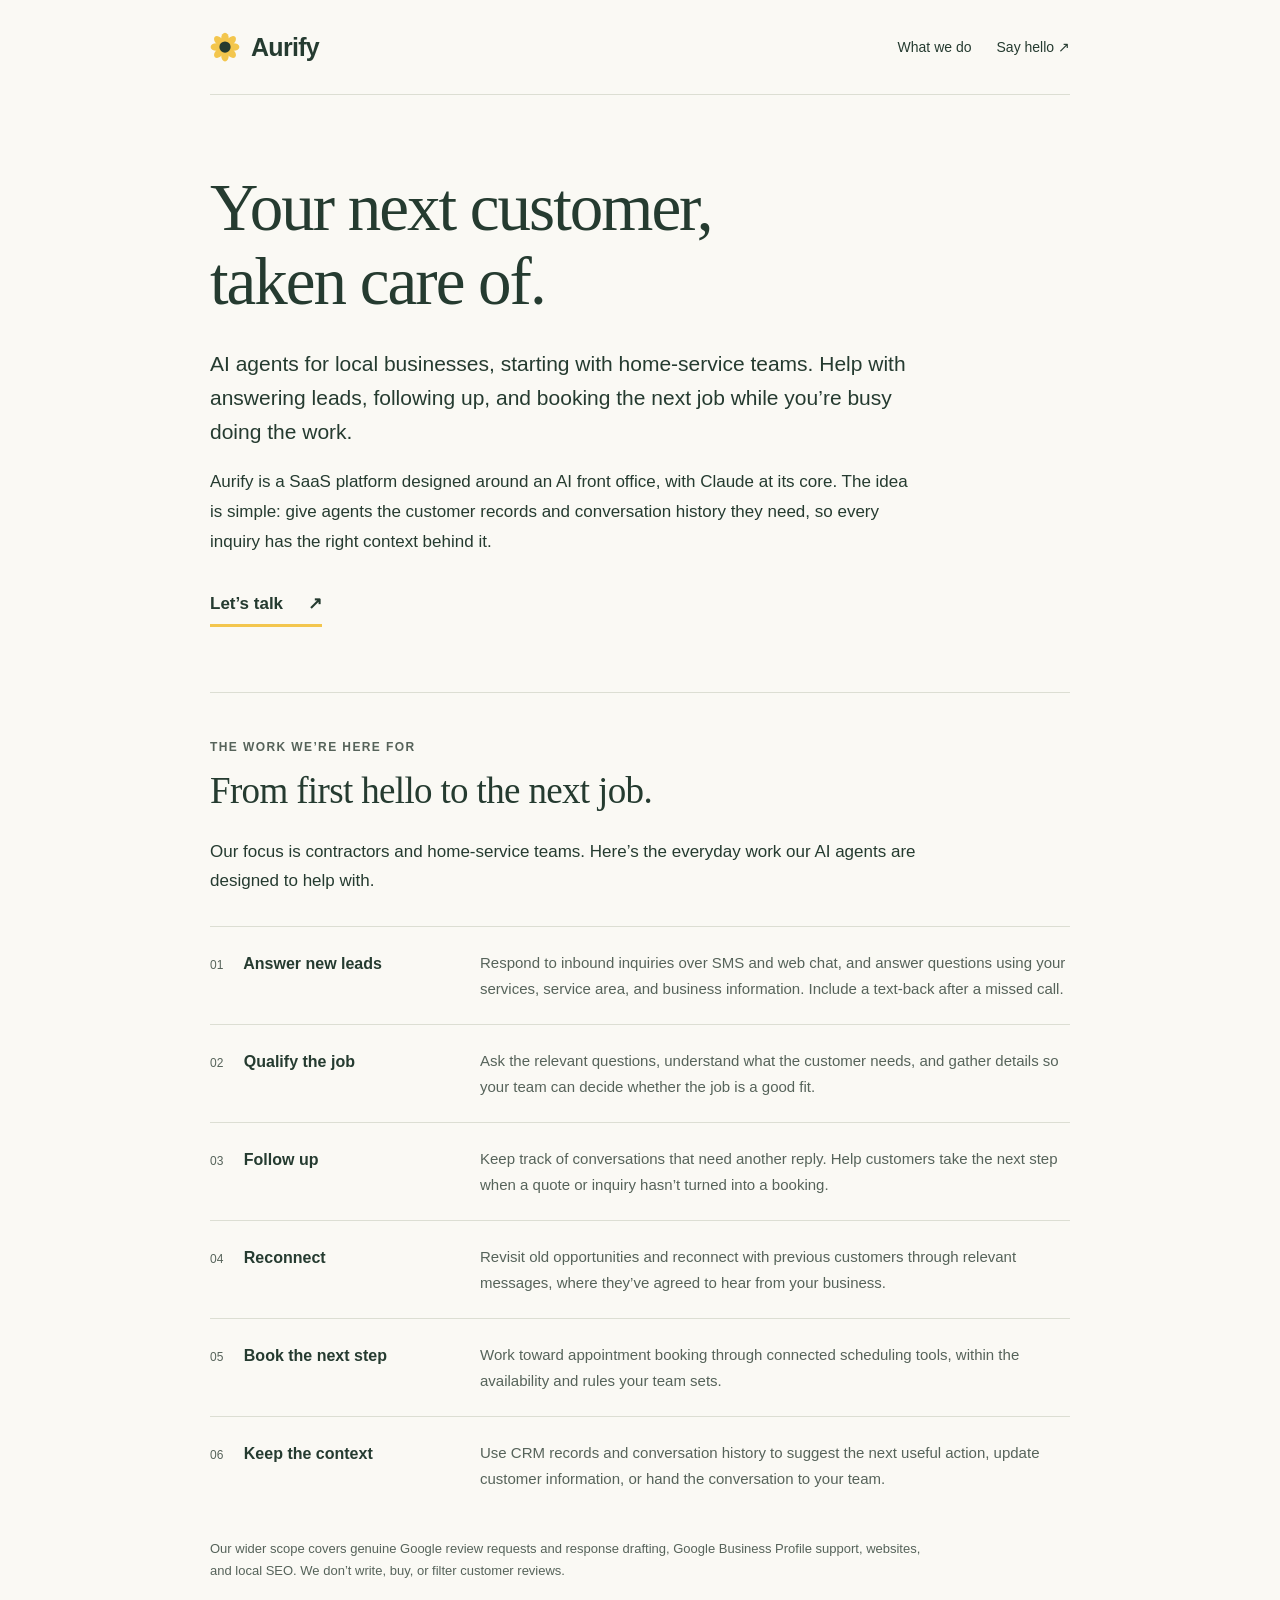
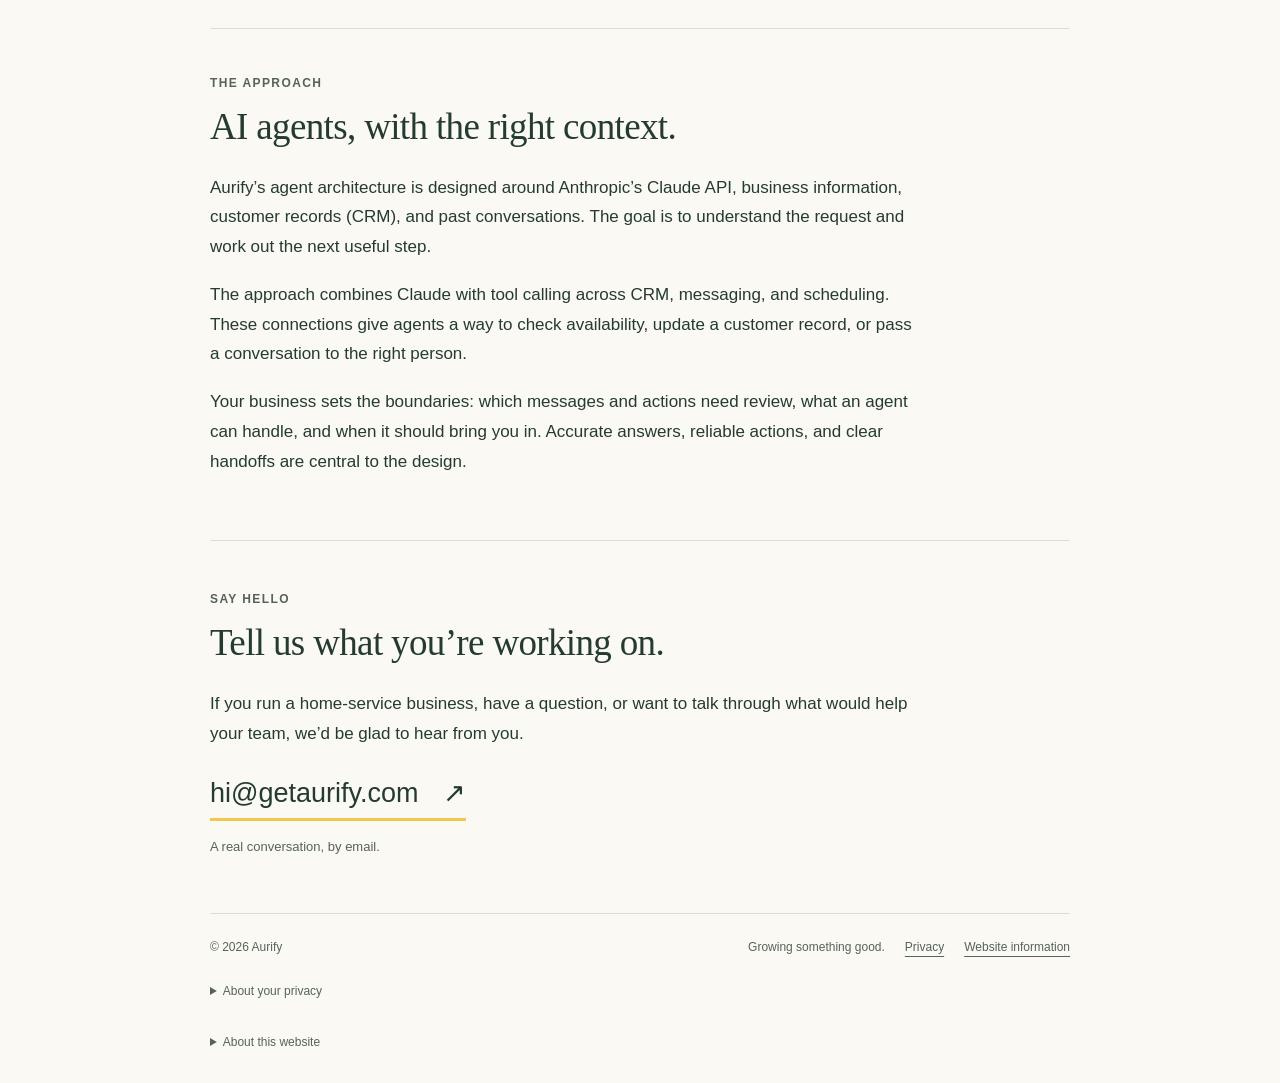
==== commit a049b055: "Remove launch-status wording and focus on Aurify agent design" ====
--- a/index.html
+++ b/index.html
@@ -5,18 +5,18 @@
   <meta name="viewport" content="width=device-width, initial-scale=1">
   <meta name="theme-color" content="#faf9f4">
   <title>Aurify — AI agents for local businesses.</title>
-  <meta name="description" content="Aurify is developing a SaaS platform with AI agents for local businesses. Claude-based lead qualification, follow-ups, CRM workflows, and booking for home-service teams. Coming soon.">
+  <meta name="description" content="Aurify: a SaaS platform designed around AI agents for local businesses. Lead qualification, follow-ups, CRM workflows, and booking for home-service teams, with Claude at the core.">
   <link rel="canonical" href="https://getaurify.com/">
   <meta property="og:type" content="website">
   <meta property="og:title" content="Aurify — AI agents for local businesses.">
-  <meta property="og:description" content="Lead responses, follow-ups, and booking, built around your business. Claude-powered agents are in development. Coming soon.">
+  <meta property="og:description" content="AI agents for local businesses. Lead responses, follow-ups, and booking, designed around Claude and your business context.">
   <meta property="og:url" content="https://getaurify.com/">
   <meta property="og:site_name" content="Aurify">
   <meta name="twitter:card" content="summary">
   <link rel="icon" href="./sunflower.svg" type="image/svg+xml">
   <link rel="stylesheet" href="./style.css">
   <script type="application/ld+json">
-  {"@context":"https://schema.org","@type":"Organization","name":"Aurify","url":"https://getaurify.com/","email":"hi@getaurify.com","description":"Aurify is developing a SaaS platform with AI agents for local businesses, starting with home-service teams, using Claude and CRM context to support lead qualification, follow-ups, customer reactivation, and appointment booking."}
+  {"@context":"https://schema.org","@type":"Organization","name":"Aurify","url":"https://getaurify.com/","email":"hi@getaurify.com","description":"Aurify focuses on a SaaS platform designed around AI agents for local businesses, starting with home-service teams. Its scope includes Claude-based lead qualification, follow-ups, CRM workflows, customer reactivation, and appointment booking."}
   </script>
 </head>
 <body>
@@ -31,44 +31,43 @@
     </header>
     <main id="main">
       <section class="intro" aria-labelledby="intro-title">
-        <p class="status"><span aria-hidden="true"></span> Coming soon · Currently in development</p>
         <h1 id="intro-title">Your next customer,<br>taken care of.</h1>
         <p class="lead">AI agents for local businesses, starting with home-service teams. Help with answering leads, following up, and booking the next job while you’re busy doing the work.</p>
-        <p>We’re developing Aurify as a SaaS platform: an AI front office built around Claude. The agents will work with your customer records and past conversations, so a new inquiry doesn’t have to mean starting from scratch every time.</p>
+        <p>Aurify is a SaaS platform designed around an AI front office, with Claude at its core. The idea is simple: give agents the customer records and conversation history they need, so every inquiry has the right context behind it.</p>
         <a class="contact-link" href="mailto:hi@getaurify.com?subject=Hello%20Aurify">Let’s talk <span aria-hidden="true">↗</span></a>
       </section>
 
       <section class="section" id="services" aria-labelledby="services-title">
         <div class="section-heading"><p class="eyebrow">The work we’re here for</p><h2 id="services-title">From first hello to the next job.</h2></div>
-        <p>We’re starting with contractors and home-service teams. Here’s the everyday work we’re building our agents to help with.</p>
+        <p>Our focus is contractors and home-service teams. Here’s the everyday work our AI agents are designed to help with.</p>
         <dl class="services">
-          <div><dt><span class="number" aria-hidden="true">01</span> Answer new leads</dt><dd>Respond to inbound inquiries over SMS and web chat, and answer questions using your services, service area, and business information. Our planned workflows also include a text-back after a missed call.</dd></div>
+          <div><dt><span class="number" aria-hidden="true">01</span> Answer new leads</dt><dd>Respond to inbound inquiries over SMS and web chat, and answer questions using your services, service area, and business information. Include a text-back after a missed call.</dd></div>
           <div><dt><span class="number" aria-hidden="true">02</span> Qualify the job</dt><dd>Ask the relevant questions, understand what the customer needs, and gather details so your team can decide whether the job is a good fit.</dd></div>
           <div><dt><span class="number" aria-hidden="true">03</span> Follow up</dt><dd>Keep track of conversations that need another reply. Help customers take the next step when a quote or inquiry hasn’t turned into a booking.</dd></div>
           <div><dt><span class="number" aria-hidden="true">04</span> Reconnect</dt><dd>Revisit old opportunities and reconnect with previous customers through relevant messages, where they’ve agreed to hear from your business.</dd></div>
           <div><dt><span class="number" aria-hidden="true">05</span> Book the next step</dt><dd>Work toward appointment booking through connected scheduling tools, within the availability and rules your team sets.</dd></div>
           <div><dt><span class="number" aria-hidden="true">06</span> Keep the context</dt><dd>Use CRM records and conversation history to suggest the next useful action, update customer information, or hand the conversation to your team.</dd></div>
         </dl>
-        <p class="small supporting-services">Alongside the front office, our planned services include genuine Google review requests and response drafting, Google Business Profile support, websites, and local SEO. We don’t write, buy, or filter customer reviews.</p>
+        <p class="small supporting-services">Our wider scope covers genuine Google review requests and response drafting, Google Business Profile support, websites, and local SEO. We don’t write, buy, or filter customer reviews.</p>
       </section>
 
       <section class="section" id="approach" aria-labelledby="approach-title">
-        <div class="section-heading"><p class="eyebrow">How we’re building it</p><h2 id="approach-title">AI agents, with the right context.</h2></div>
-        <p>We’re building around Anthropic’s Claude API. The agent will use your business information, customer records (CRM), and past conversations to understand a request and work out the next useful step.</p>
-        <p>Our planned agent workflows use tool calling to connect Claude to CRM, messaging, and scheduling tools. That’s how an agent will check availability or update a customer record, rather than just write a reply.</p>
-        <p>We’re starting with messages and actions you review first. As the service develops, you’ll set what the agent can handle on its own and when it should bring you in. Before launch, we’ll test for accurate answers, reliable actions, and a clear handoff when the agent needs help.</p>
+        <div class="section-heading"><p class="eyebrow">The approach</p><h2 id="approach-title">AI agents, with the right context.</h2></div>
+        <p>Aurify’s agent architecture is designed around Anthropic’s Claude API, business information, customer records (CRM), and past conversations. The goal is to understand the request and work out the next useful step.</p>
+        <p>The approach combines Claude with tool calling across CRM, messaging, and scheduling. These connections give agents a way to check availability, update a customer record, or pass a conversation to the right person.</p>
+        <p>Your business sets the boundaries: which messages and actions need review, what an agent can handle, and when it should bring you in. Accurate answers, reliable actions, and clear handoffs are central to the design.</p>
       </section>
 
       <section class="section contact" id="contact" aria-labelledby="contact-title">
         <p class="eyebrow">Say hello</p><h2 id="contact-title">Tell us what you’re working on.</h2>
-        <p>If you run a home-service business, have a question, or want to hear when we launch, we’d be glad to hear from you.</p>
+        <p>If you run a home-service business, have a question, or want to talk through what would help your team, we’d be glad to hear from you.</p>
         <a class="email" href="mailto:hi@getaurify.com">hi@getaurify.com <span aria-hidden="true">↗</span></a>
         <p class="small">A real conversation, by email.</p>
       </section>
     </main>
     <footer><p>© 2026 Aurify</p><p>Growing something good.</p><a href="#privacy">Privacy</a><a href="#website-info">Website information</a></footer>
     <details id="privacy" class="privacy"><summary>About your privacy</summary><p>This page has no contact form, analytics, or tracking cookies. If you email Aurify, we’ll use the details you share to respond to your inquiry. Only share information you’re comfortable sending by email. GitHub Pages hosts this website and may process request information under <a href="https://docs.github.com/en/site-policy/privacy-policies/github-general-privacy-statement">GitHub’s privacy statement</a>.</p></details>
-    <details id="website-info" class="privacy"><summary>About this website</summary><p>This website introduces Aurify’s planned product and services. It doesn’t provide access to the agents, accept payments, or create bookings. Features, packages, and availability are still being developed. For current information, contact <a href="mailto:hi@getaurify.com">hi@getaurify.com</a>.</p></details>
+    <details id="website-info" class="privacy"><summary>About this website</summary><p>This page introduces Aurify and its approach to AI agents for local businesses. For service details and availability, contact <a href="mailto:hi@getaurify.com">hi@getaurify.com</a>.</p></details>
   </div>
 </body>
 </html>
--- a/style.css
+++ b/style.css
@@ -15,8 +15,6 @@
 p { margin: 0 0 18px; }
 .intro { padding: 76px 0 65px; max-width: 710px; animation: arrive 420ms ease-out both; }
 @keyframes arrive { from { opacity: .55; transform: translateY(6px); } to { opacity: 1; transform: translateY(0); } }
-.status { display: flex; align-items: center; gap: 9px; color: var(--muted); font-size: 13px; margin-bottom: 24px; }
-.status span { display: inline-block; width: 8px; height: 8px; border-radius: 50%; background: #647b4c; flex: 0 0 auto; }
 h1, h2 { font-family: Georgia, "Times New Roman", serif; font-weight: 400; text-wrap: balance; }
 h1 { font-size: clamp(43px, 6.8vw, 67px); line-height: 1.1; letter-spacing: -2px; margin: 0 0 29px; }
 .lead { font-size: 21px; line-height: 1.6; margin-bottom: 19px; }
@@ -60,6 +58,6 @@
   .contact { padding-bottom: 42px; }
   footer { gap: 16px; flex-wrap: wrap; }
 }
-@media (max-width: 370px) { header { align-items: flex-start; flex-direction: column; } nav { gap: 22px; } .status { font-size: 12px; } }
+@media (max-width: 370px) { header { align-items: flex-start; flex-direction: column; } nav { gap: 22px; } }
 @media (prefers-reduced-motion: reduce) { html { scroll-behavior: auto; } .intro { animation: none; } .brand img { transition: none; } .brand:hover img { transform: none; } }
 @media print { body { background: white; font-size: 11pt; } .page { width: 100%; } header, .intro, .section { padding: 15px 0; } nav, .skip-link, .privacy { display: none; } h1 { font-size: 30pt; } h2 { font-size: 20pt; } .services > div { break-inside: avoid; } }
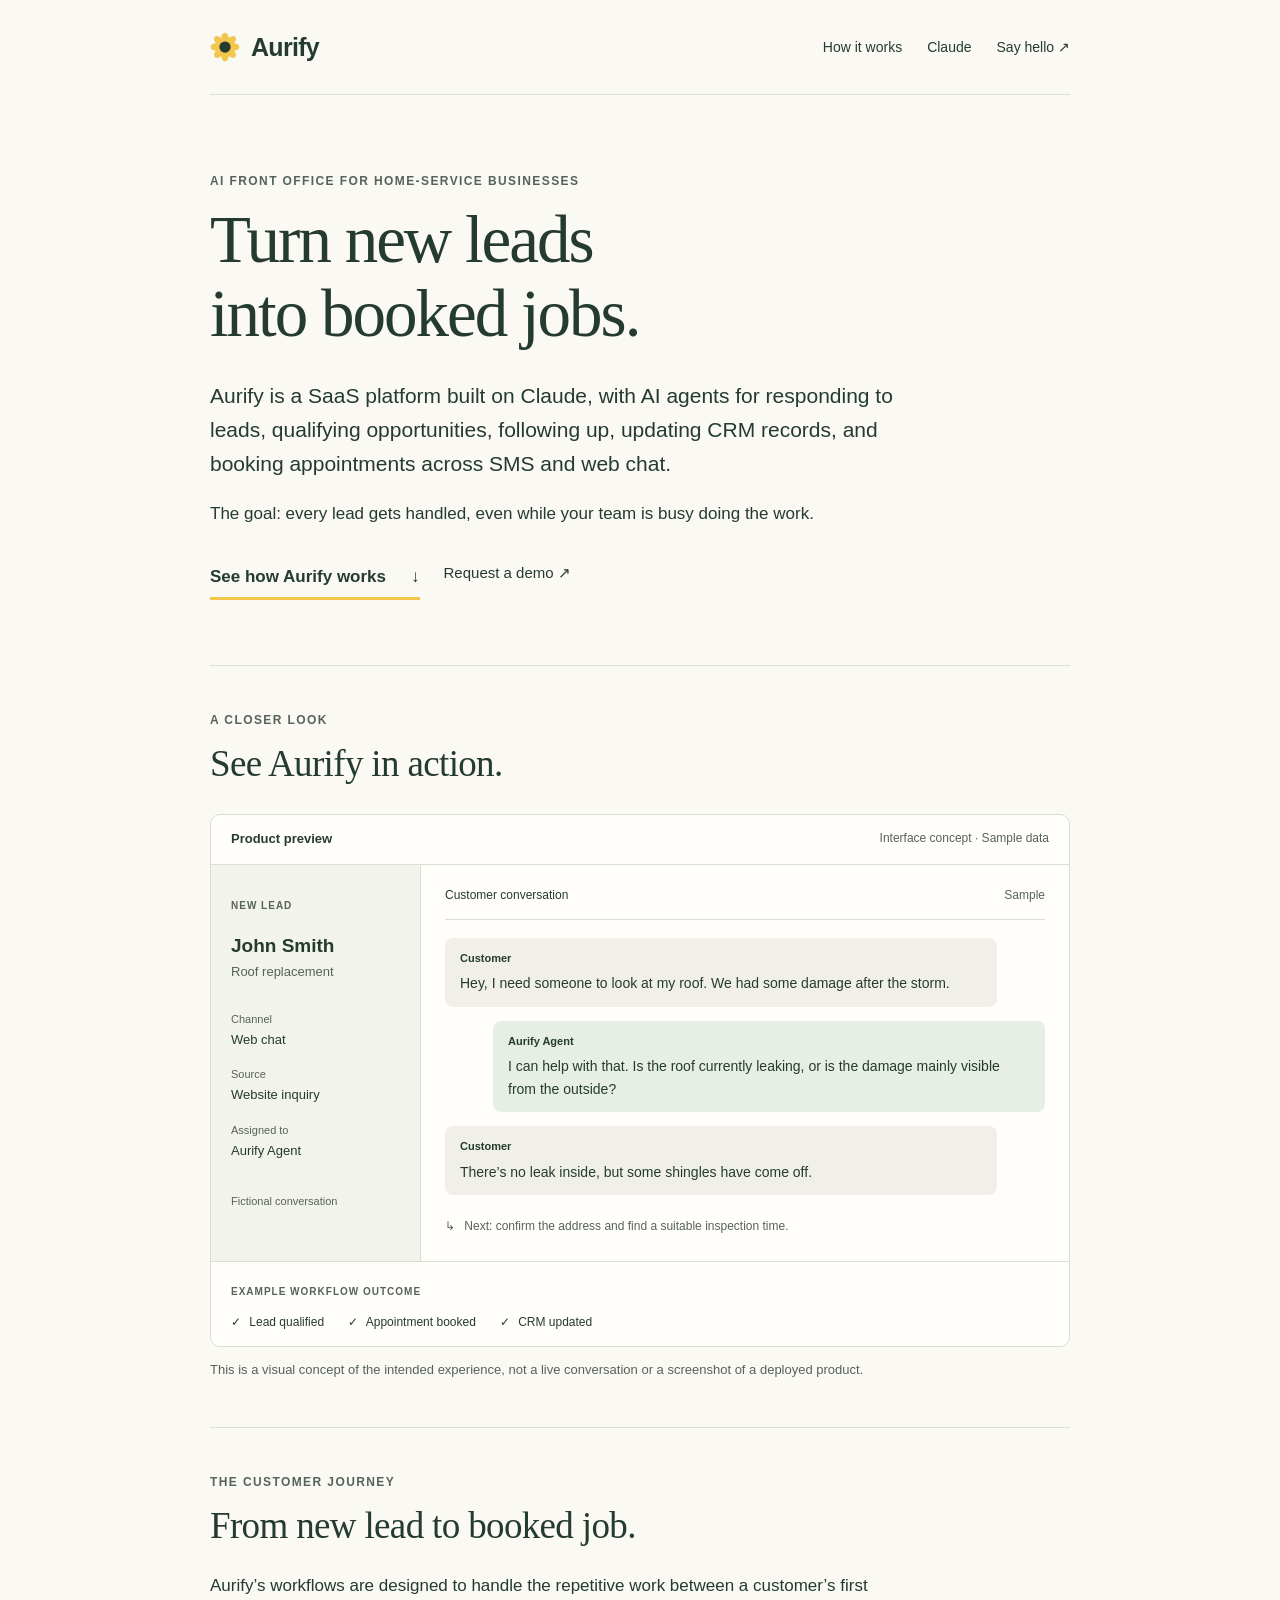
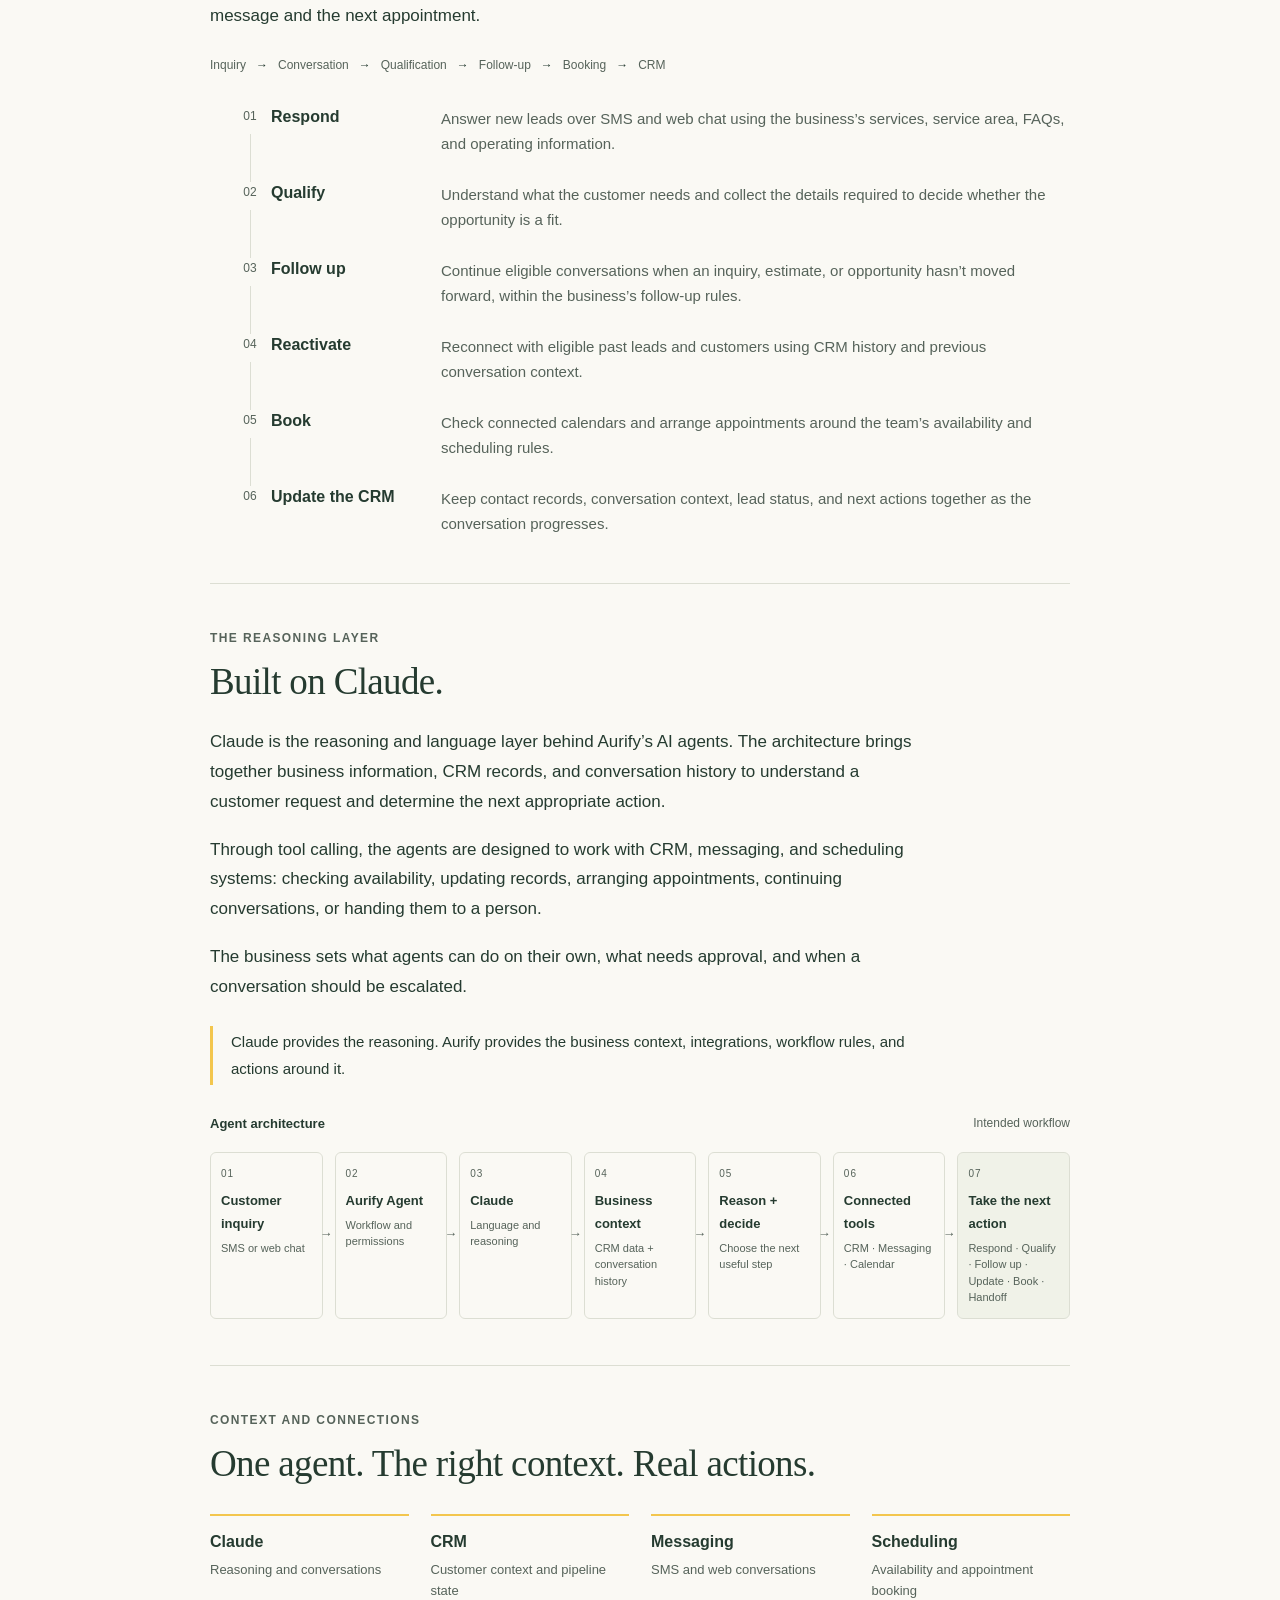
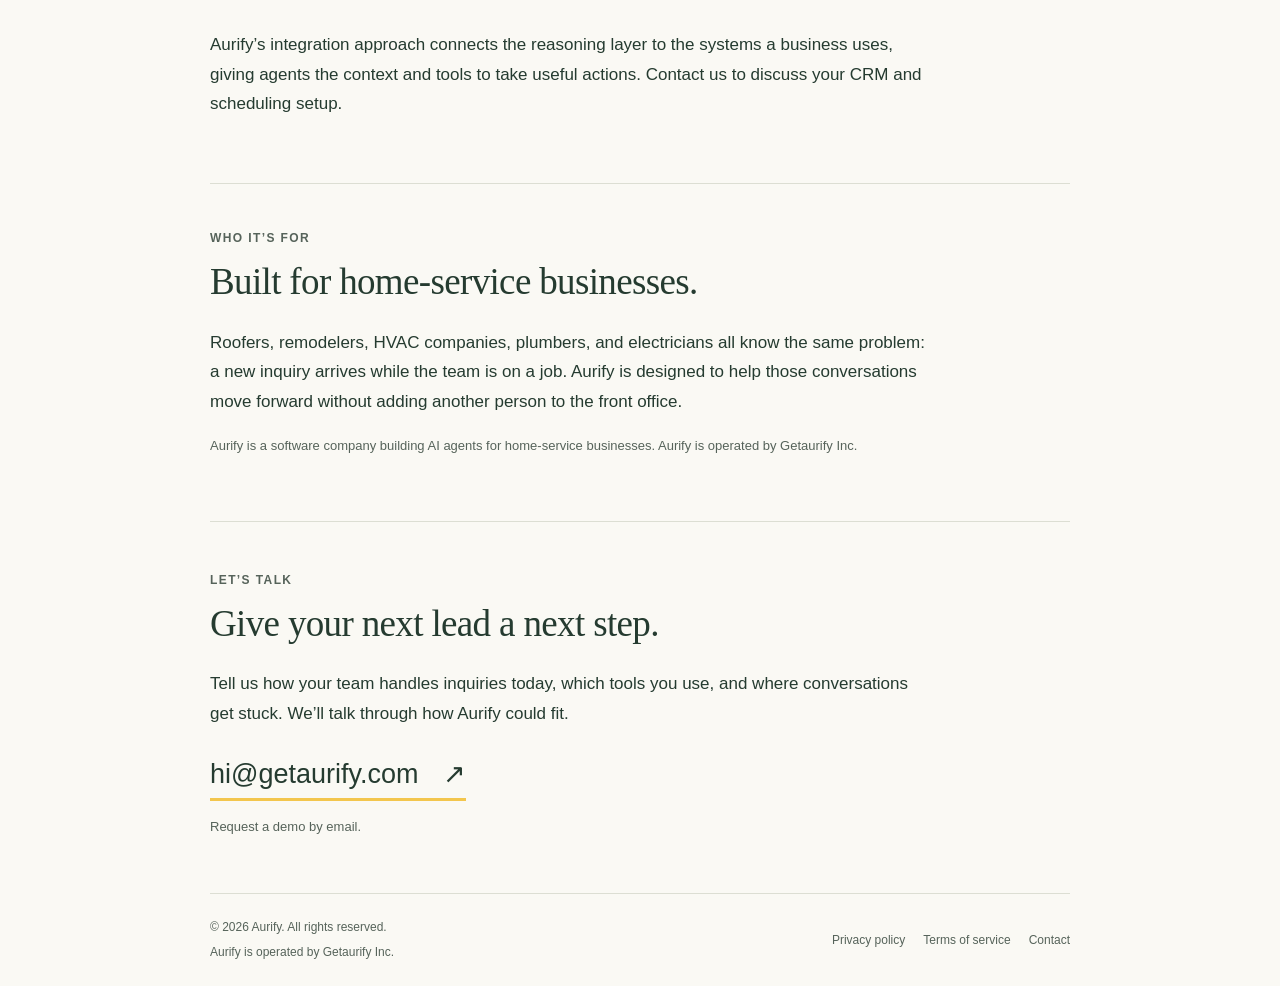
==== commit 0d1070fb: "Present Aurify AI front office with product preview and company details" ====
--- a/index.html
+++ b/index.html
@@ -4,70 +4,100 @@
   <meta charset="utf-8">
   <meta name="viewport" content="width=device-width, initial-scale=1">
   <meta name="theme-color" content="#faf9f4">
-  <title>Aurify — AI agents for local businesses.</title>
-  <meta name="description" content="Aurify: a SaaS platform designed around AI agents for local businesses. Lead qualification, follow-ups, CRM workflows, and booking for home-service teams, with Claude at the core.">
+  <title>Aurify — AI Front Office for Home-Service Businesses</title>
+  <meta name="description" content="Aurify is an AI front office built on Claude for home-service businesses. AI agents for lead responses, qualification, follow-ups, CRM updates, and appointment booking.">
   <link rel="canonical" href="https://getaurify.com/">
   <meta property="og:type" content="website">
-  <meta property="og:title" content="Aurify — AI agents for local businesses.">
-  <meta property="og:description" content="AI agents for local businesses. Lead responses, follow-ups, and booking, designed around Claude and your business context.">
+  <meta property="og:title" content="Aurify — AI Front Office for Home-Service Businesses">
+  <meta property="og:description" content="Turn new leads into booked jobs. A SaaS platform built on Claude, customer context, and connected CRM, messaging, and scheduling tools.">
   <meta property="og:url" content="https://getaurify.com/">
   <meta property="og:site_name" content="Aurify">
-  <meta name="twitter:card" content="summary">
+  <meta property="og:image" content="https://getaurify.com/social-card.png">
+  <meta property="og:image:width" content="1200">
+  <meta property="og:image:height" content="630">
+  <meta property="og:image:alt" content="Aurify — AI front office for home-service businesses. Turn new leads into booked jobs.">
+  <meta name="twitter:card" content="summary_large_image">
+  <meta name="twitter:title" content="Aurify — AI Front Office for Home-Service Businesses">
+  <meta name="twitter:description" content="AI agents designed for lead responses, qualification, follow-ups, CRM updates, and booking.">
+  <meta name="twitter:image" content="https://getaurify.com/social-card.png">
+  <meta name="twitter:image:alt" content="Aurify — AI front office for home-service businesses.">
   <link rel="icon" href="./sunflower.svg" type="image/svg+xml">
   <link rel="stylesheet" href="./style.css">
   <script type="application/ld+json">
-  {"@context":"https://schema.org","@type":"Organization","name":"Aurify","url":"https://getaurify.com/","email":"hi@getaurify.com","description":"Aurify focuses on a SaaS platform designed around AI agents for local businesses, starting with home-service teams. Its scope includes Claude-based lead qualification, follow-ups, CRM workflows, customer reactivation, and appointment booking."}
+  {"@context":"https://schema.org","@graph":[{"@type":"Organization","@id":"https://getaurify.com/#organization","name":"Aurify","legalName":"Getaurify Inc.","url":"https://getaurify.com/","email":"hi@getaurify.com","logo":"https://getaurify.com/sunflower.svg","description":"A software company building AI agents for home-service businesses."},{"@type":"SoftwareApplication","@id":"https://getaurify.com/#software","name":"Aurify","applicationCategory":"BusinessApplication","operatingSystem":"Web","url":"https://getaurify.com/","description":"An AI front office built on Claude for home-service businesses, with lead qualification, follow-up, CRM, messaging, and scheduling workflows.","publisher":{"@id":"https://getaurify.com/#organization"}}]}
   </script>
 </head>
 <body>
-  <a class="skip-link" href="#main">Skip to content</a>
-  <div class="page">
-    <header>
-      <a class="brand" href="#" aria-label="Aurify home"><img src="./sunflower.svg" width="30" height="30" alt="">Aurify</a>
-      <nav aria-label="Main navigation">
-        <a href="#services">What we do</a>
-        <a href="#contact">Say hello <span aria-hidden="true">↗</span></a>
-      </nav>
-    </header>
-    <main id="main">
-      <section class="intro" aria-labelledby="intro-title">
-        <h1 id="intro-title">Your next customer,<br>taken care of.</h1>
-        <p class="lead">AI agents for local businesses, starting with home-service teams. Help with answering leads, following up, and booking the next job while you’re busy doing the work.</p>
-        <p>Aurify is a SaaS platform designed around an AI front office, with Claude at its core. The idea is simple: give agents the customer records and conversation history they need, so every inquiry has the right context behind it.</p>
-        <a class="contact-link" href="mailto:hi@getaurify.com?subject=Hello%20Aurify">Let’s talk <span aria-hidden="true">↗</span></a>
-      </section>
+<a class="skip-link" href="#main">Skip to content</a>
+<div class="page">
+  <header>
+    <a class="brand" href="./" aria-label="Aurify home"><img src="./sunflower.svg" width="30" height="30" alt="">Aurify</a>
+    <nav aria-label="Main navigation"><a href="#workflow">How it works</a><a href="#claude">Claude</a><a href="#contact">Say hello <span aria-hidden="true">↗</span></a></nav>
+  </header>
+  <main id="main">
+    <section class="intro" aria-labelledby="intro-title">
+      <p class="eyebrow">AI front office for home-service businesses</p>
+      <h1 id="intro-title">Turn new leads<br>into booked jobs.</h1>
+      <p class="lead">Aurify is a SaaS platform built on Claude, with AI agents for responding to leads, qualifying opportunities, following up, updating CRM records, and booking appointments across SMS and web chat.</p>
+      <p>The goal: every lead gets handled, even while your team is busy doing the work.</p>
+      <div class="hero-actions"><a class="contact-link" href="#preview">See how Aurify works <span aria-hidden="true">↓</span></a><a class="secondary-link" href="mailto:hi@getaurify.com?subject=Aurify%20demo%20request">Request a demo <span aria-hidden="true">↗</span></a></div>
+    </section>
 
-      <section class="section" id="services" aria-labelledby="services-title">
-        <div class="section-heading"><p class="eyebrow">The work we’re here for</p><h2 id="services-title">From first hello to the next job.</h2></div>
-        <p>Our focus is contractors and home-service teams. Here’s the everyday work our AI agents are designed to help with.</p>
-        <dl class="services">
-          <div><dt><span class="number" aria-hidden="true">01</span> Answer new leads</dt><dd>Respond to inbound inquiries over SMS and web chat, and answer questions using your services, service area, and business information. Include a text-back after a missed call.</dd></div>
-          <div><dt><span class="number" aria-hidden="true">02</span> Qualify the job</dt><dd>Ask the relevant questions, understand what the customer needs, and gather details so your team can decide whether the job is a good fit.</dd></div>
-          <div><dt><span class="number" aria-hidden="true">03</span> Follow up</dt><dd>Keep track of conversations that need another reply. Help customers take the next step when a quote or inquiry hasn’t turned into a booking.</dd></div>
-          <div><dt><span class="number" aria-hidden="true">04</span> Reconnect</dt><dd>Revisit old opportunities and reconnect with previous customers through relevant messages, where they’ve agreed to hear from your business.</dd></div>
-          <div><dt><span class="number" aria-hidden="true">05</span> Book the next step</dt><dd>Work toward appointment booking through connected scheduling tools, within the availability and rules your team sets.</dd></div>
-          <div><dt><span class="number" aria-hidden="true">06</span> Keep the context</dt><dd>Use CRM records and conversation history to suggest the next useful action, update customer information, or hand the conversation to your team.</dd></div>
-        </dl>
-        <p class="small supporting-services">Our wider scope covers genuine Google review requests and response drafting, Google Business Profile support, websites, and local SEO. We don’t write, buy, or filter customer reviews.</p>
-      </section>
+    <section class="section" id="preview" aria-labelledby="preview-title">
+      <p class="eyebrow">A closer look</p><h2 id="preview-title">See Aurify in action.</h2>
+      <figure class="product-preview">
+        <figcaption><strong>Product preview</strong><span>Interface concept · Sample data</span></figcaption>
+        <div class="preview-workspace">
+          <aside class="lead-panel" aria-label="Sample lead details"><span class="micro">NEW LEAD</span><h3>John Smith</h3><p>Roof replacement</p><dl class="lead-details"><div><dt>Channel</dt><dd>Web chat</dd></div><div><dt>Source</dt><dd>Website inquiry</dd></div><div><dt>Assigned to</dt><dd>Aurify Agent</dd></div></dl><p class="sample-note">Fictional conversation</p></aside>
+          <div class="conversation"><p class="conversation-title">Customer conversation <span>Sample</span></p><div class="message customer"><strong>Customer</strong><p>Hey, I need someone to look at my roof. We had some damage after the storm.</p></div><div class="message agent"><strong>Aurify Agent</strong><p>I can help with that. Is the roof currently leaking, or is the damage mainly visible from the outside?</p></div><div class="message customer"><strong>Customer</strong><p>There’s no leak inside, but some shingles have come off.</p></div><p class="next-step"><span aria-hidden="true">↳</span> Next: confirm the address and find a suitable inspection time.</p></div>
+        </div>
+        <div class="activity"><span class="micro">EXAMPLE WORKFLOW OUTCOME</span><ul><li><span aria-hidden="true">✓</span> Lead qualified</li><li><span aria-hidden="true">✓</span> Appointment booked</li><li><span aria-hidden="true">✓</span> CRM updated</li></ul></div>
+      </figure>
+      <p class="small preview-disclosure">This is a visual concept of the intended experience, not a live conversation or a screenshot of a deployed product.</p>
+    </section>
 
-      <section class="section" id="approach" aria-labelledby="approach-title">
-        <div class="section-heading"><p class="eyebrow">The approach</p><h2 id="approach-title">AI agents, with the right context.</h2></div>
-        <p>Aurify’s agent architecture is designed around Anthropic’s Claude API, business information, customer records (CRM), and past conversations. The goal is to understand the request and work out the next useful step.</p>
-        <p>The approach combines Claude with tool calling across CRM, messaging, and scheduling. These connections give agents a way to check availability, update a customer record, or pass a conversation to the right person.</p>
-        <p>Your business sets the boundaries: which messages and actions need review, what an agent can handle, and when it should bring you in. Accurate answers, reliable actions, and clear handoffs are central to the design.</p>
-      </section>
+    <section class="section" id="workflow" aria-labelledby="workflow-title">
+      <p class="eyebrow">The customer journey</p><h2 id="workflow-title">From new lead to booked job.</h2>
+      <p>Aurify’s workflows are designed to handle the repetitive work between a customer’s first message and the next appointment.</p>
+      <p class="journey-line">Inquiry <span aria-hidden="true">→</span> Conversation <span aria-hidden="true">→</span> Qualification <span aria-hidden="true">→</span> Follow-up <span aria-hidden="true">→</span> Booking <span aria-hidden="true">→</span> CRM</p>
+      <ol class="workflow-steps">
+        <li><h3>Respond</h3><p>Answer new leads over SMS and web chat using the business’s services, service area, FAQs, and operating information.</p></li>
+        <li><h3>Qualify</h3><p>Understand what the customer needs and collect the details required to decide whether the opportunity is a fit.</p></li>
+        <li><h3>Follow up</h3><p>Continue eligible conversations when an inquiry, estimate, or opportunity hasn’t moved forward, within the business’s follow-up rules.</p></li>
+        <li><h3>Reactivate</h3><p>Reconnect with eligible past leads and customers using CRM history and previous conversation context.</p></li>
+        <li><h3>Book</h3><p>Check connected calendars and arrange appointments around the team’s availability and scheduling rules.</p></li>
+        <li><h3>Update the CRM</h3><p>Keep contact records, conversation context, lead status, and next actions together as the conversation progresses.</p></li>
+      </ol>
+    </section>
 
-      <section class="section contact" id="contact" aria-labelledby="contact-title">
-        <p class="eyebrow">Say hello</p><h2 id="contact-title">Tell us what you’re working on.</h2>
-        <p>If you run a home-service business, have a question, or want to talk through what would help your team, we’d be glad to hear from you.</p>
-        <a class="email" href="mailto:hi@getaurify.com">hi@getaurify.com <span aria-hidden="true">↗</span></a>
-        <p class="small">A real conversation, by email.</p>
-      </section>
-    </main>
-    <footer><p>© 2026 Aurify</p><p>Growing something good.</p><a href="#privacy">Privacy</a><a href="#website-info">Website information</a></footer>
-    <details id="privacy" class="privacy"><summary>About your privacy</summary><p>This page has no contact form, analytics, or tracking cookies. If you email Aurify, we’ll use the details you share to respond to your inquiry. Only share information you’re comfortable sending by email. GitHub Pages hosts this website and may process request information under <a href="https://docs.github.com/en/site-policy/privacy-policies/github-general-privacy-statement">GitHub’s privacy statement</a>.</p></details>
-    <details id="website-info" class="privacy"><summary>About this website</summary><p>This page introduces Aurify and its approach to AI agents for local businesses. For service details and availability, contact <a href="mailto:hi@getaurify.com">hi@getaurify.com</a>.</p></details>
-  </div>
+    <section class="section" id="claude" aria-labelledby="claude-title">
+      <p class="eyebrow">The reasoning layer</p><h2 id="claude-title">Built on Claude.</h2>
+      <p>Claude is the reasoning and language layer behind Aurify’s AI agents. The architecture brings together business information, CRM records, and conversation history to understand a customer request and determine the next appropriate action.</p>
+      <p>Through tool calling, the agents are designed to work with CRM, messaging, and scheduling systems: checking availability, updating records, arranging appointments, continuing conversations, or handing them to a person.</p>
+      <p>The business sets what agents can do on their own, what needs approval, and when a conversation should be escalated.</p>
+      <p class="architecture-statement">Claude provides the reasoning. Aurify provides the business context, integrations, workflow rules, and actions around it.</p>
+      <figure class="architecture-figure" aria-labelledby="architecture-caption"><figcaption id="architecture-caption">Agent architecture <span>Intended workflow</span></figcaption><ol class="architecture-flow"><li><span>01</span><strong>Customer inquiry</strong><small>SMS or web chat</small></li><li><span>02</span><strong>Aurify Agent</strong><small>Workflow and permissions</small></li><li><span>03</span><strong>Claude</strong><small>Language and reasoning</small></li><li><span>04</span><strong>Business context</strong><small>CRM data + conversation history</small></li><li><span>05</span><strong>Reason + decide</strong><small>Choose the next useful step</small></li><li><span>06</span><strong>Connected tools</strong><small>CRM · Messaging · Calendar</small></li><li><span>07</span><strong>Take the next action</strong><small>Respond · Qualify · Follow up · Update · Book · Handoff</small></li></ol></figure>
+    </section>
+
+    <section class="section" id="connections" aria-labelledby="connections-title">
+      <p class="eyebrow">Context and connections</p><h2 id="connections-title">One agent. The right context. Real actions.</h2>
+      <div class="connections"><div><h3>Claude</h3><p>Reasoning and conversations</p></div><div><h3>CRM</h3><p>Customer context and pipeline state</p></div><div><h3>Messaging</h3><p>SMS and web conversations</p></div><div><h3>Scheduling</h3><p>Availability and appointment booking</p></div></div>
+      <p>Aurify’s integration approach connects the reasoning layer to the systems a business uses, giving agents the context and tools to take useful actions. Contact us to discuss your CRM and scheduling setup.</p>
+    </section>
+
+    <section class="section" id="businesses" aria-labelledby="businesses-title">
+      <p class="eyebrow">Who it’s for</p><h2 id="businesses-title">Built for home-service businesses.</h2>
+      <p>Roofers, remodelers, HVAC companies, plumbers, and electricians all know the same problem: a new inquiry arrives while the team is on a job. Aurify is designed to help those conversations move forward without adding another person to the front office.</p>
+      <p class="small">Aurify is a software company building AI agents for home-service businesses. Aurify is operated by Getaurify Inc.</p>
+    </section>
+
+    <section class="section contact" id="contact" aria-labelledby="contact-title">
+      <p class="eyebrow">Let’s talk</p><h2 id="contact-title">Give your next lead a next step.</h2>
+      <p>Tell us how your team handles inquiries today, which tools you use, and where conversations get stuck. We’ll talk through how Aurify could fit.</p>
+      <a class="email" href="mailto:hi@getaurify.com?subject=Aurify%20demo%20request">hi@getaurify.com <span aria-hidden="true">↗</span></a><p class="small">Request a demo by email.</p>
+    </section>
+  </main>
+  <footer><div class="company"><p>© 2026 Aurify. All rights reserved.</p><p>Aurify is operated by Getaurify Inc.</p></div><nav aria-label="Footer"><a href="./privacy.html">Privacy policy</a><a href="./terms.html">Terms of service</a><a href="#contact">Contact</a></nav></footer>
+</div>
 </body>
 </html>
--- a/style.css
+++ b/style.css
@@ -61,3 +61,88 @@
 @media (max-width: 370px) { header { align-items: flex-start; flex-direction: column; } nav { gap: 22px; } }
 @media (prefers-reduced-motion: reduce) { html { scroll-behavior: auto; } .intro { animation: none; } .brand img { transition: none; } .brand:hover img { transform: none; } }
 @media print { body { background: white; font-size: 11pt; } .page { width: 100%; } header, .intro, .section { padding: 15px 0; } nav, .skip-link, .privacy { display: none; } h1 { font-size: 30pt; } h2 { font-size: 20pt; } .services > div { break-inside: avoid; } }
+
+/* Product story: retain the existing paper, ink, type, spacing, and quiet motion. */
+.hero-actions { display:flex; flex-wrap:wrap; align-items:center; gap:24px; }
+.secondary-link { font-size:15px; padding:10px 0; text-decoration:none; }
+figure { margin:28px 0 0; }
+h3 { font-size:16px; line-height:1.4; margin:0 0 7px; font-weight:600; }
+.product-preview { border:1px solid var(--line); border-radius:10px; overflow:hidden; background:#fffefa; }
+.product-preview > figcaption { display:flex; justify-content:space-between; gap:12px; padding:13px 20px; border-bottom:1px solid var(--line); font-size:13px; }
+.product-preview > figcaption span { color:var(--muted); font-size:12px; }
+.preview-workspace { display:grid; grid-template-columns:210px minmax(0,1fr); }
+.lead-panel { padding:24px 20px; border-right:1px solid var(--line); background:#f2f3eb; }
+.micro { font-size:10px; font-weight:600; letter-spacing:1px; color:var(--muted); }
+.lead-panel h3 { font-size:19px; margin:14px 0 2px; }
+.lead-panel > p { font-size:13px; color:var(--muted); }
+.lead-details { margin:26px 0; }
+.lead-details div { margin:14px 0; }
+.lead-details dt { font-size:11px; font-weight:400; color:var(--muted); }
+.lead-details dd { color:var(--ink); font-size:13px; }
+.sample-note { margin-top:30px; font-size:11px!important; }
+.conversation { padding:20px 24px 24px; min-width:0; }
+.conversation-title { display:flex; justify-content:space-between; gap:10px; font-size:12px; padding-bottom:13px; border-bottom:1px solid var(--line); }
+.conversation-title span { color:var(--muted); }
+.message { padding:12px 15px; margin:14px 0; border-radius:8px; max-width:92%; font-size:14px; line-height:1.6; }
+.message strong { display:block; font-size:11px; margin-bottom:5px; }
+.message p { margin:0; }
+.customer { background:#f0f0e9; }
+.agent { background:#e7eee3; margin-left:auto; }
+.next-step { font-size:12px; color:var(--muted); margin:21px 0 0; }
+.next-step span { margin-right:6px; }
+.activity { padding:13px 20px; border-top:1px solid var(--line); }
+.activity ul { display:flex; flex-wrap:wrap; gap:12px 24px; list-style:none; padding:0; margin:7px 0 0; font-size:12px; }
+.activity li span { margin-right:5px; }
+.preview-disclosure { margin:12px 0 0; }
+.journey-line { display:flex; flex-wrap:wrap; gap:7px 10px; font-size:12px; color:var(--muted); margin-top:24px; }
+.journey-line span { color:var(--ink); }
+.workflow-steps { list-style:none; counter-reset:step; padding:0 0 0 40px; margin:30px 0 0; }
+.workflow-steps li { position:relative; display:grid; grid-template-columns:150px 1fr; gap:20px; padding:0 0 25px 20px; border-left:1px solid var(--line); counter-increment:step; }
+.workflow-steps li::before { content:counter(step, decimal-leading-zero); position:absolute; left:-17px; top:0; width:32px; height:28px; text-align:center; font-size:12px; background:var(--paper); color:var(--muted); }
+.workflow-steps li:last-child { padding-bottom:0; border-color:transparent; }
+.workflow-steps p { color:var(--muted); font-size:15px; line-height:1.7; margin:0; }
+.architecture-statement { border-left:3px solid var(--yellow); padding:3px 0 3px 18px; font-size:15px; margin:25px 0; }
+.architecture-figure > figcaption { display:flex; justify-content:space-between; gap:12px; font-size:13px; font-weight:600; margin-bottom:16px; }
+.architecture-figure figcaption span { font-weight:400; color:var(--muted); font-size:12px; }
+.architecture-flow { list-style:none; margin:0; padding:0; display:grid; grid-template-columns:repeat(7,minmax(0,1fr)); gap:12px; }
+.architecture-flow li { position:relative; border:1px solid var(--line); border-radius:6px; padding:12px 10px; display:flex; flex-direction:column; min-width:0; }
+.architecture-flow li > span { color:var(--muted); font-size:10px; letter-spacing:1px; margin-bottom:8px; }
+.architecture-flow strong { font-size:13px; font-weight:600; }
+.architecture-flow small { font-size:11px; color:var(--muted); line-height:1.5; margin-top:4px; }
+.architecture-flow li::after { content:'→'; position:absolute; right:-11px; top:43%; color:var(--muted); font-size:13px; }
+.architecture-flow li:last-child { background:#f0f2e8; }
+.architecture-flow li:last-child::after { content:none; }
+.connections { display:grid; grid-template-columns:repeat(4,minmax(0,1fr)); gap:22px; margin:28px 0; }
+.connections > div { padding-top:15px; border-top:2px solid var(--yellow); }
+.connections p { font-size:13px; color:var(--muted); line-height:1.6; margin:0; }
+footer .company { margin-right:auto; }
+footer .company p + p { margin-top:4px; }
+footer nav { font-size:12px; gap:18px; }
+.legal-page { padding:55px 0; max-width:710px; }
+.legal-page h1 { font-size:clamp(36px,6vw,52px); }
+.legal-page h2 { font-family:inherit; font-size:20px; font-weight:600; letter-spacing:0; margin:30px 0 12px; }
+@media(max-width:650px) {
+  .preview-workspace { grid-template-columns:1fr; }
+  .lead-panel { border-right:0; border-bottom:1px solid var(--line); padding:18px 20px; }
+  .lead-panel h3 { margin-top:7px; }
+  .lead-details { display:flex; flex-wrap:wrap; gap:10px 22px; margin:12px 0 0; }
+  .lead-details div { margin:0; }
+  .sample-note { margin:10px 0 0; }
+  .conversation { padding:18px; }
+  .product-preview > figcaption { flex-direction:column; gap:2px; }
+  .workflow-steps { padding-left:17px; }
+  .workflow-steps li { grid-template-columns:1fr; gap:3px; padding-left:25px; }
+  .architecture-flow { grid-template-columns:1fr; gap:20px; }
+  .architecture-flow li::after, .architecture-flow li:nth-child(3n)::after { content:'↓'; top:auto; bottom:-22px; right:50%; }
+  .architecture-flow li:last-child::after { content:none; }
+  .connections { grid-template-columns:repeat(2,minmax(0,1fr)); gap:20px; }
+  footer { align-items:flex-start; }
+  footer .company { flex-basis:100%; }
+  .hero-actions { gap:16px; }
+  .contact-link { gap:12px; font-size:15px; }
+}
+@media (min-width:651px) and (max-width:850px) {
+  .architecture-flow { grid-template-columns:1fr; gap:20px; }
+  .architecture-flow li::after { content:'↓'; top:auto; bottom:-22px; right:50%; }
+  .architecture-flow li:last-child::after { content:none; }
+}
